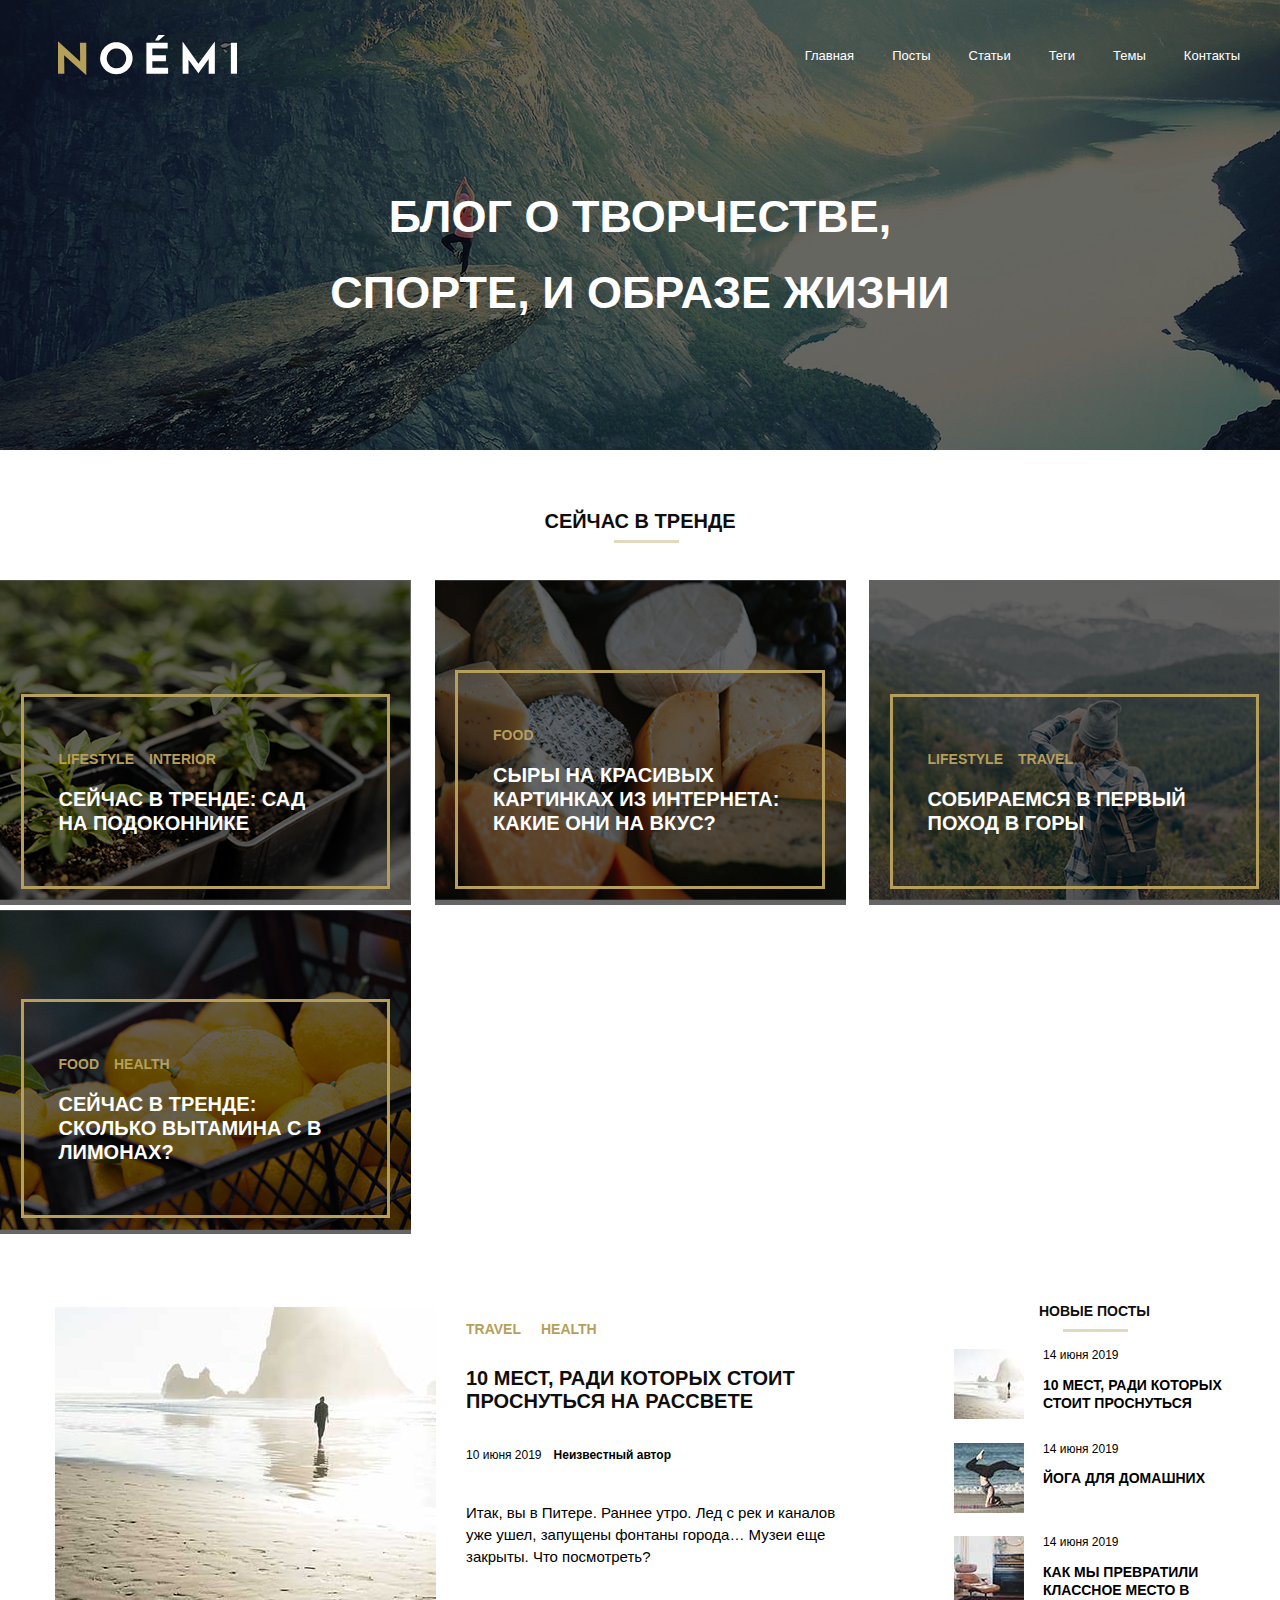
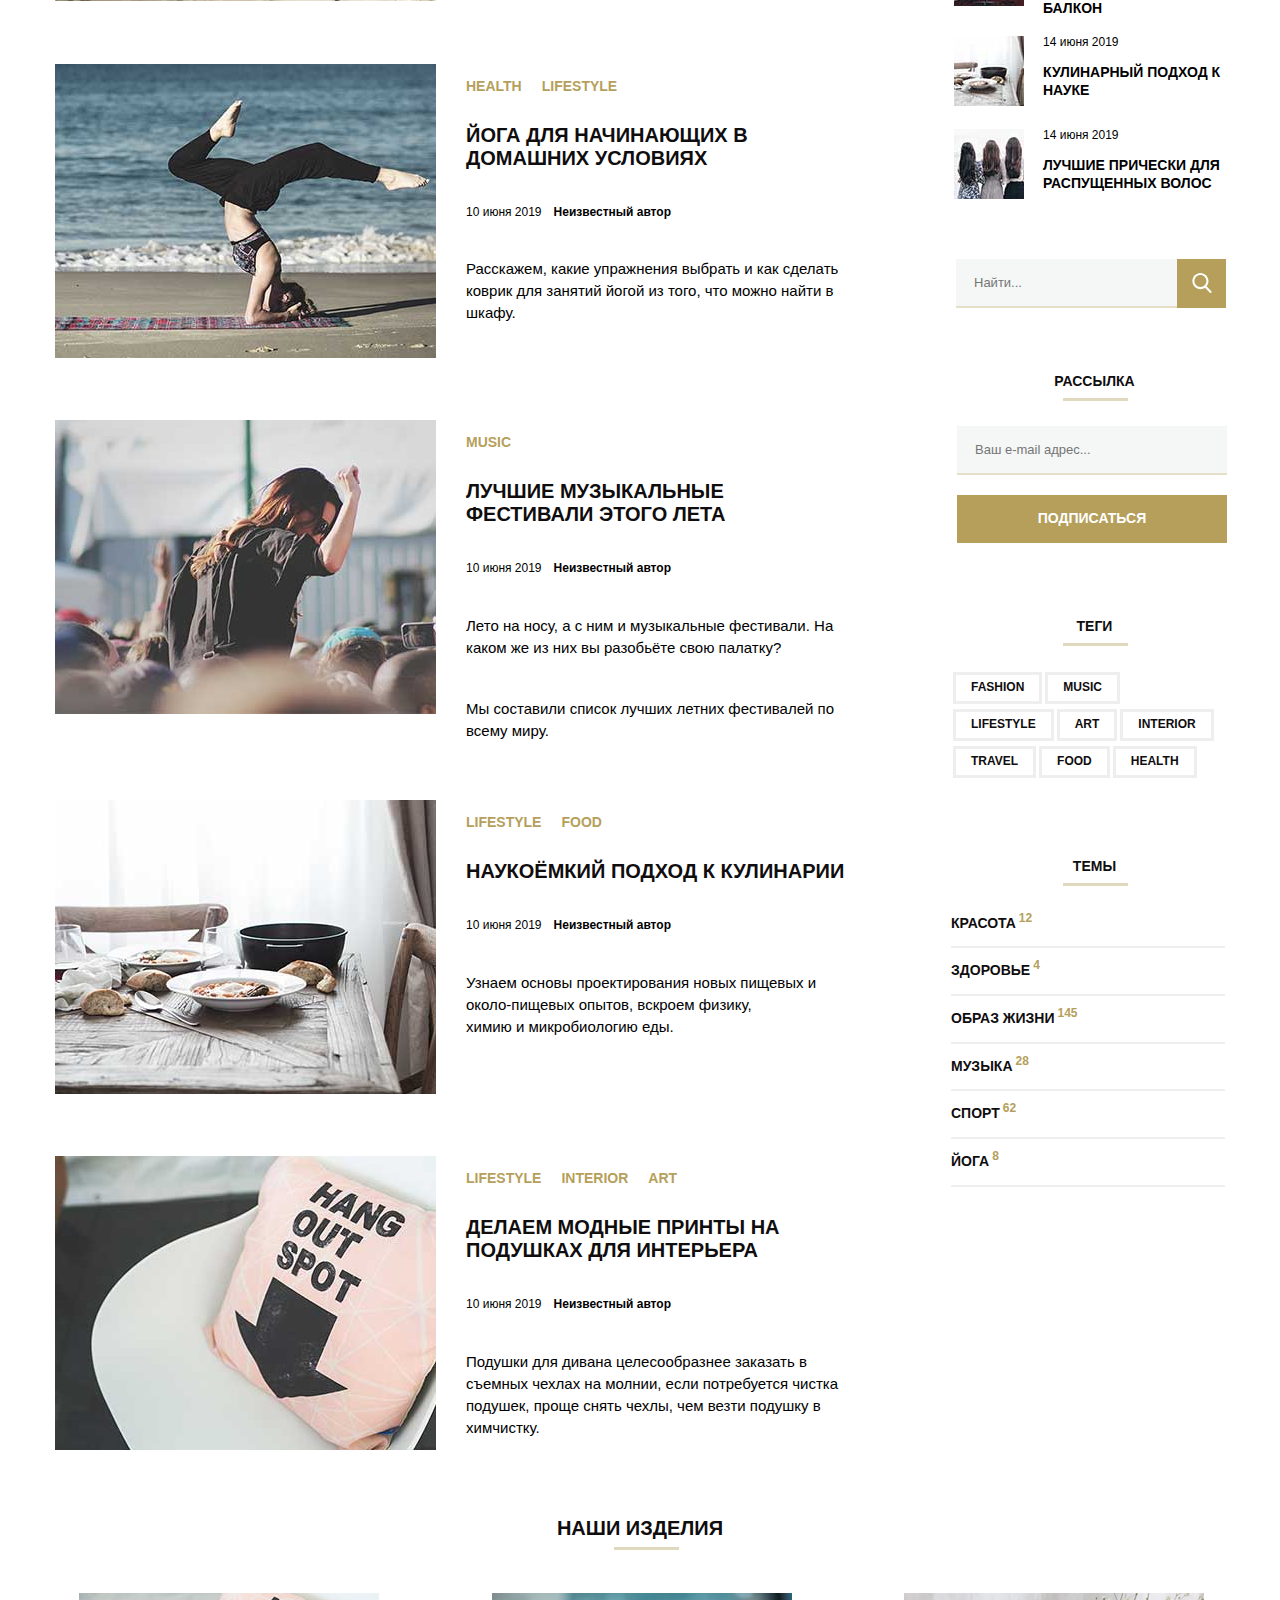
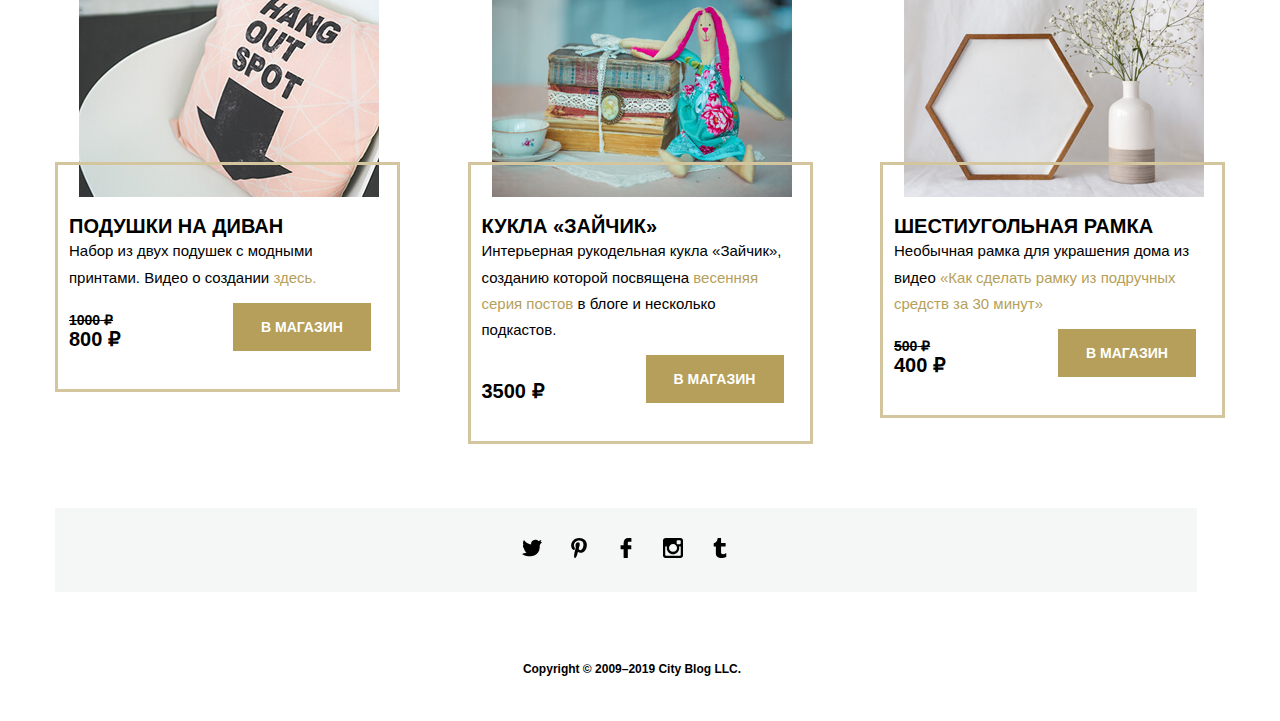
==== index.html @ 11bebdbb ""В магазин" was laid out as reference" ====
<!DOCTYPE html>
<html lang="en">
<head>
    <meta charset="UTF-8">
    <meta http-equiv="X-UA-Compatible" content="IE=edge">
    <meta name="viewport" content="width=device-width, initial-scale=1.0">
    <title>Diplom Project</title>
    <link rel="stylesheet" href="css/style.css">
    <link rel="stylesheet" href="css/media.css">
    <link rel="stylesheet" href="css/normalize.css">
    <meta name="viewport" content="width=device-width, initial-scale=1.0">
</head>

<body>
<header class="header">
    <nav class="nav-wrapper">
        <div class="container-wide">
            <div class="row">
                <div class="logo">
                    <img src="svg/noemi-logo.svg" alt="noemi-logo">
                </div>                            
                <nav class="nav">
                    <ul>
                        <li><a href="#!">Главная</a></li>
                        <li><a href="#!">Посты</a></li>
                        <li><a href="#!">Статьи</a></li>
                        <li><a href="#!">Теги</a></li>
                        <li><a href="#!">Темы</a></li>
                        <li><a href="#!">Контакты</a></li>
                    </ul>
                </nav>
                <button class="nav-button">
                    <span class="nav-button-icon"></span>
                </button>
            </div>
        </div>                   
    </nav>
    <h1 class="title-h1">Блог о творчестве, спорте, и образе жизни</h1>                
</header>

<section class="trends">
    <div class="trends-title">
        <h2 class="title-h2">Сейчас в тренде</h2>        
    </div>
    <div class="trends-articles">
    <article class="trend">
        <div class="trend-picture">
            <img src="img/trend1.jpg" alt="trend1">
        </div>
        <div class="trend-content">
            <div class="trend-content__category">
                <ul>
                    <li><a href="#!">lifestyle</a></li>
                    <li><a href="#!">interior</a></li>
                </ul>
            </div>
            <h3 class="trend-content__title">
                <a href="#!">Сейчас в тренде: сад <br>на подоконнике</a>
            </h3>                
        </div>
    </article>
    <article class="trend">
        <div class="trend-picture">
            <img src="img/trend2.jpg" alt="trend2">
        </div>
        <div class="trend-content">
            <div class="trend-content__category">
                <ul>                  
                    <li><a href="#!">food</a></li> 
                </ul>                
            </div>
            <h3 class="trend-content__title">
                <a href="#!">Сыры на красивых картинках из интернета: какие они на вкус?</a>
            </h3>                
        </div>
    </article>
    <article class="trend">
        <div class="trend-picture">
            <img src="img/trend3.jpg" alt="trend3">
        </div>
        <div class="trend-content">
            <div class="trend-content__category">
                <ul>                   
                    <li><a href="#!">lifestyle</a></li>
                    <li><a href="#!">travel</a></li>
                </ul>  
            </div>
            <h3 class="trend-content__title">
                <a href="#!">Собираемся в первый поход в горы</a>
            </h3>                
        </div>
    </article>
    <article class="trend">
        <div class="trend-picture">
            <img src="img/trend4.jpg" alt="trend4">
        </div>
        <div class="trend-content">
            <div class="trend-content__category">
                <ul>                    
                    <li><a href="#!">food</a></li>
                    <li><a href="#!">health</a></li>  
                </ul>
            </div>
            <h3 class="trend-content__title">
                <a href="#!">Сейчас в тренде: сколько вытамина С в лимонах?</a>
            </h3>                
        </div>
    </article>
    </div>        
</section>

<section class="content">
    <div class="postlist">
        <article class="post">
            <div class="post-picture">
                <img src="img/last-post1.jpg" alt="last-post1">
            </div>
            <div class="post-frame">
                <div class="frame-category">
                    <ul>
                        <li><a href="#!">travel</a></li>
                        <li><a href="#!">health</a></li>
                    </ul>
                </div>
                <h3 class="frame-title"><a href="#!">10 мест, ради которых стоит проснуться на рассвете</a></h3>
                <div class="date-author">
                    <div class="date-author__date">10 июня 2019</div>  
                    <div class="date-author__author">Неизвестный автор</div>
                </div>
                <p class="post-text">
                    Итак, вы в Питере. Раннее утро. Лед с рек и каналов уже ушел, запущены фонтаны города… Музеи еще закрыты. Что посмотреть?
                </p>      
            </div>
        </article>
        <article class="post">
            <div class="post-picture">
                <img src="img/last-post2.jpg" alt="last-post2">
            </div>
            <div class="post-frame">
                <div class="frame-category">
                    <ul>
                        <li><a href="#!">health</a></li> 
                        <li><a href="#!">lifestyle</a></li>
                    </ul>
                </div>
                <h3 class="frame-title"><a href="#!">Йога для начинающих в
                    домашних условиях</a></h3>
                <div class="date-author">
                    <div class="date-author__date">10 июня 2019</div>
                    <div class="date-author__author">Неизвестный автор</div>
                </div>
                <p class="post-text">
                    Расскажем, какие упражнения выбрать и как сделать коврик для занятий йогой из того, что можно найти в шкафу.
                </p>      
            </div>
        </article>
        <article class="post">
            <div class="post-picture">
                <img src="img/last-post3.jpg" alt="last-post3">
            </div>
            <div class="post-frame">
                <div class="frame-category">
                    <ul>
                        <li><a href="#!">music</a></li>
                    </ul>
                </div>                       
                <h3 class="frame-title"><a href="#!">Лучшие музыкальные фестивали этого лета</a></h3>
                <div class="date-author">
                    <div class="date-author__date">10 июня 2019</div>
                    <div class="date-author__author">Неизвестный автор</div>
                </div>
                <p class="post-text">
                    Лето на носу, а с ним и музыкальные фестивали. На каком же из них вы разобьёте свою палатку?
                </p>
                <p class="post-text">
                    Мы составили список лучших летних фестивалей по всему миру.
                </p>
                      
            </div>
        </article>
        <article class="post">
            <div class="post-picture">
                <img src="img/last-post4.jpg" alt="last-post4">
            </div>
            <div class="post-frame">
                <div class="frame-category">
                    <ul>
                        <li><a href="#!">lifestyle</a></li> 
                        <li><a href="#!">food</a></li>
                    </ul>
                </div>
                <h3 class="frame-title"><a href="#!">Наукоёмкий подход к кулинарии</a></h3>
                <div class="date-author">
                    <div class="date-author__date">10 июня 2019</div>
                    <div class="date-author__author">Неизвестный автор</div>
                </div>
                <p class="post-text">
                    Узнаем основы проектирования новых пищевых и около-пищевых опытов, вскроем физику, <br>химию и микробиологию еды.
                </p>      
            </div>
        </article>
        <article class="post">
            <div class="post-picture">
                <img src="img/last-post5.jpg" alt="last-post5">
            </div>
            <div class="post-frame">
                <div class="frame-category">
                    <ul>
                        <li><a href="#!">lifestyle</a></li> 
                        <li><a href="#!">interior</a></li>
                        <li><a href="#!">art</a></li>
                    </ul>
                </div>
                <h3 class="frame-title"><a href="#!">Делаем модные принты на подушках для интерьера</a></h3>
                <div class="date-author">
                    <div class="date-author__date">10 июня 2019</div> 
                    <div class="date-author__author">Неизвестный автор</div>
                </div>
                <p class="post-text">
                    Подушки для дивана целесообразнее заказать в съемных чехлах на молнии, если потребуется чистка подушек, проще снять чехлы, чем везти подушку в химчистку.
                </p>      
            </div>
        </article>
    </div>
    <div class="sidebar">
        <div class="latest-posts">
            <div class="sidebar-title">
                <h4 class="title-h4">Новые посты</h4>
            </div>                
            <section class="post-list">
                <article class="latest-post">
                    <div class="latest-post__picture">
                        <img src="img/2.jpg" alt="2">
                    </div> 
                    <div class="latest-post__text">                    
                        <div class="latest-post__date">14 июня 2019</div>                        
                        <div class="latest-post__title">10 мест, ради которых стоит проснуться</div>
                    </div>
                </article>
                <article class="latest-post">
                    <div class="latest-post__picture">
                        <img src="img/151.jpg" alt="151">
                    </div> 
                    <div class="latest-post__text">                    
                        <div class="latest-post__date">14 июня 2019</div>                        
                        <div class="latest-post__title">йога для домашних</div>
                    </div>
                </article>
                <article class="latest-post">
                    <div class="latest-post__picture">
                        <img src="img/45.jpg" alt="45">
                    </div> 
                    <div class="latest-post__text">                    
                        <div class="latest-post__date">14 июня 2019</div>                        
                        <div class="latest-post__title">как мы превратили классное место в балкон</div>
                    </div>
                </article>
                <article class="latest-post">
                    <div class="latest-post__picture">
                        <img src="img/501.jpg" alt="501">
                    </div> 
                    <div class="latest-post__text">                    
                        <div class="latest-post__date">14 июня 2019</div>                        
                        <div class="latest-post__title">Кулинарный подход к науке</div>
                    </div>
                </article>
                <article class="latest-post">
                    <div class="latest-post__picture">
                        <img src="img/7.jpg" alt="7">
                    </div> 
                    <div class="latest-post__text">                    
                        <div class="latest-post__date">14 июня 2019</div>                        
                        <div class="latest-post__title">лучшие прически для распущенных волос</div>
                    </div>
                </article>
            </section>     
        </div>                                
        <form class="search">
            <label class="search-group">
            <input type="text" placeholder="Найти..." required>
            </label> 
            <button class="search-button" type="submit"></button>
        </form>
        <div class="subscribe"> 
            <div class="sidebar-title">               
                <h4 class="title-h4">Рассылка</h4>
            </div>                
        </div>
        <form class="subscribe-form">
            <label class="subscribe-group">
            <input type="text" placeholder="Ваш e-mail адрес..." required>
            </label> 
            <button class="subscribe-button" type="submit">Подписаться</button>
        </form>
        
        <div class="tags-list">
            <div class="sidebar-title">
                <h4 class="title-h4">Теги</h4>                
            </div>            
            <div class="tags">
                <ul>
                    <li><a href="#!">fashion</a></li>
                    <li><a href="#!">music</a></li>
                    <li><a href="#!">lifestyle</a></li>
                    <li><a href="#!">art</a></li>
                    <li><a href="#!">interior</a></li>
                    <li><a href="#!">travel</a></li>
                    <li><a href="#!">food</a></li>
                    <li><a href="#!">health</a></li> 
                </ul>               
            </div>
        </div>

        <div class="categories-list">            
            <div class="sidebar-title">
                <h4 class="title-h4">Темы</h4>                
            </div> 
            <div class="categories">
                <ul>
                    <li><a href="#!">Красота<sup class="category-quantity-index">12</sup></a></li>
                    <li><a href="#!">Здоровье<sup class="category-quantity-index">4</sup></a></li>
                    <li><a href="#!">Образ жизни<sup class="category-quantity-index">145</sup></a></li>
                    <li><a href="#!">Музыка<sup class="category-quantity-index">28</sup></a></li>
                    <li><a href="#!">Спорт<sup class="category-quantity-index">62</sup></a></li>
                    <li><a href="#!">Йога<sup class="category-quantity-index">8</sup></a></li>
                </ul>
            </div>
        </div>
    </div>
</section>

<section class="shop">
    <div class="shop-title">            
        <h2 class="title-h2">Наши изделия</h2>            
    </div>
    <div class="shop-table">
        <div class="shop-articles">
            <article class="shop-item">            
                <div class="shop-item__picture">
                    <img class="desktop-img" src="img/shop-item-desk1.jpg" alt="shop-item-desk1">
                    <img class="tablet-img" src="img/shop-item-tablet1.jpg" alt="shop-item-tablet1">
                    <img class="mobile-img" src="img/shop-item-mobile1.jpg" alt="shop-item-mobile1">
                </div>
                <div class="shop-item__content">                
                    <div class="shop-item__title">
                        Подушки на диван
                    </div>
                    <p class="shop-item__text">
                        Набор из двух подушек с модными принтами. Видео о создании <a href="#!">здесь.</a> 
                    </p>
                    <div class="shop-item__prices">
                        <div class="shop-item__price">
                            <div class="price-old">1000</div>
                            <div class="price-new">800</div>
                        </div>
                        <div class="shop-item__link">
                            <a href="#!">В магазин</a>
                        </div>
                    </div> 
                </div>          
            </article>
            <article class="shop-item">            
                <div class="shop-item__picture">
                    <img class="desktop-img" src="img/shop-item-desk2.jpg" alt="shop-item-desk2">
                    <img class="tablet-img" src="img/shop-item-tablet2.jpg" alt="shop-item-tablet2">
                    <img class="mobile-img" src="img/shop-item-mobile2.jpg" alt="shop-item-mobile2">
                </div>
                <div class="shop-item__content">
                    <div class="shop-item__title">
                        Кукла «Зайчик»
                    </div>
                    <p class="shop-item__text">
                        Интерьерная рукодельная кукла «Зайчик», созданию которой посвящена <a href="#!">весенняя серия постов</a> в блоге и несколько подкастов. 
                    </p>
                    <div class="shop-item__prices">
                        <div class="shop-item__price">                        
                            <div class="price-new">3500</div>
                        </div>
                        <div class="shop-item__link">
                            <a href="#!">В магазин</a>
                        </div>
                    </div> 
                </div>          
            </article>
            <article class="shop-item">            
                <div class="shop-item__picture">
                    <img class="desktop-img" src="img/shop-item-desk3.jpg" alt="shop-item-desk3">
                    <img class="tablet-img" src="img/shop-item-tablet3.jpg" alt="shop-item-tablet3">
                    <img class="mobile-img" src="img/shop-item-mobile3.jpg" alt="shop-item-mobile3">
                </div>
                <div class="shop-item__content">
                    <div class="shop-item__title">
                        Шестиугольная рамка
                    </div>
                    <p class="shop-item__text">
                        Необычная рамка для украшения дома из видео <a class="shop-item-text-link" href="#!">«Как сделать рамку из подручных средств за 30 минут»</a> 
                    </p>
                    <div class="shop-item__prices">
                        <div class="shop-item__price">
                            <div class="price-old">500</div>
                            <div class="price-new">400</div>
                        </div>
                        <div class="shop-item__link">
                            <a href="#!">В магазин</a>
                        </div>
                    </div> 
                </div>          
            </article>
        </div>
    </div>        
</section>

<section class="main-footer">
    <div class="footer">
        <div class="footer-item">
            <a href="#!"> <img class="social-logo" src="svg/004-twitter.svg" alt="twitter-logo"> </a>
        </div>
        <div class="footer-item">
            <a href="#!"> <img class="social-logo" src="svg/001-pinterest.svg" alt="pinterest-logo"> </a>
        </div>
        <div class="footer-item">
            <a href="#!"> <img class="social-logo" src="svg/002-facebook-logo.svg" alt="facebook-logo"> </a>
        </div>            
        <div class="footer-item">
            <a href="#!"> <img class="social-logo" src="svg/005-instagram.svg" alt="instagram-logo"> </a>
        </div>
        <div class="footer-item">
            <a href="#!"> <img class="social-logo" src="svg/003-tumblr.svg" alt="tumblr-logo"> </a>
        </div>                       
    </div>
    <div class="copyrights">Copyright © 2009–2019 City Blog LLC.</div>  
</section>
 <!-- <div class="popup-black">
        <div class="popup">
            <a class="popup-close" href="#!"></a>
            <div class="popup-container">
                <div class="feedback">
                    <header class="feedback-header">
                        <h4 class="feedback-title">ваш фидбек</h4>                
                    </header>
                    <div class="feedback-content">
                        <form class="feedback-form">
                            <div class="feedback-form__item">
                                <label class="feedback-form__select"> 
                                    <div class="feedback-form item-title">Как часто вы заходите на сайт?</div>
                                    <select class="select">
                                        <option value="Почти каждый день" selected>Почти каждый день</option>
                                        <option value="Раз в несколько дней">Раз в несколько дней</option>
                                        <option value="Раз в несколько недель">Раз в несколько недель</option>
                                        <option value="Несколько раз в год">Несколько раз в год</option>
                                    </select>
                                </label>
                            </div>
                            <div class="feedback-form__item">
                                <div class="feedback-form item-title">Вы подписаны на e-mail рассылку?</div>
                                <div class="radio-group__items">                    
                                <label class="radio-group">
                                    <input type="radio" class="radio" name="radio-group">
                                    <span class="radio-group__text">Да</span>
                                </label>                      
                                <label class="radio-group">
                                    <input type="radio" class="radio" name="radio-group">
                                    <span class="radio-group__text">Нет</span>
                                </label>
                                </div>
                            </div>
                            <div class="feedback-form__item">
                                <label class="field-group">
                                    <div class="feedback-form item-title">Расскажите, какой контент вы хотели бы видеть
                                    на нашем сайте?</div>
                                <input type="text" placeholder="Может, больше рецептов?">
                                </label>
                            </div>
                            <div class="feedback-form__item">
                                <button class="send-button" type="submit">Отправить</button>
                            </div>
                        </form>
                    </div>  
                </div>
                <button class="popup-close" type="button"></button>
            </div>
        </div>
    </div> -->
</body>
</html>
---- css/style.css ----
/* No CSS *//*# sourceMappingURL=style.css.map */
@font-face {
    font-family: 'Open Sans';
    src: url('fonts/OpenSans-Regular.ttf') format('ttf'),
         url('fonts/OpenSans-Regular.woff') format('woff'),
         url('fonts/OpenSans-Regular.woff2') format('woff2');         
    font-weight: 400;
    font-style: normal;
}

@font-face {
    font-family: 'Open Sans';
    src: url('fonts/OpenSans-Bold.ttf') format('ttf'),
         url('fonts/OpenSans-Bold.woff') format('woff'),
         url('fonts/OpenSans-Bold.woff2') format('woff2');         
    font-weight: 700;
    font-style: normal;
}

/* Base */

* {
  box-sizing: border-box;
}


body{
  font-family: 'Open Sans', sans-serif;
  font-weight: 700; 
  background-color: #ffffff; 
}

.row {
  display: flex;
  align-items: center;
  justify-content: space-between;    
}

.title-h2 {  
  font-size: 20px;
  color: #0f0d0e;
  text-align: center;
  text-transform: uppercase;
  line-height: 1.67;
  padding-bottom: 9px;  
  position: relative;
  margin: 0 auto; 
}

.title-h2::after {
  content: "";
  display: block;  
  width: 65px;
  height: 3px;
  background-color: #e1d9bd;
  position: absolute;
  left: 48%;
  bottom: 10%;   
}

.title-h4 {
  font-size: 14px;
  color: #0f0d0e;
  line-height: 57%;
  margin: 0 auto;
  position: relative; 
  text-transform: uppercase;
}

.title-h4::after {
  content: "";
  display: block;  
  width: 65px;
  height: 3px;
  background-color: #e1d9bd;
  position: absolute;
  right: 40%;
  bottom: -207%; 
}



/* Header */

.container-wide {
  max-width: 1200px;
  margin: 0 auto;
  padding: 30px 0 30px 0;  
}

.header {
    width: 100vw;    
    height: 450px;
    margin-bottom: 55px;     
    background-image: url("../img/banner-bg.jpg");
    background-repeat: no-repeat;
    background-position: center center;
    background-size: cover;    
    position: relative;
    z-index: 0;
  }

.nav-wrapper {
  margin-bottom: 69px;
}

.header:after {
  position: absolute;
  content: '';
  top: 0;
  left: 0;
  bottom: 0;
  right: 0;
  background-color: #000000;
  opacity: 0.60;
  z-index: -1;
}

.logo {
  width: 179px;
  height: 41px;
  margin-left: 18px;
}

.nav ul {
  list-style-type: none;    
  display: flex;
  column-gap: 38px;
}

.nav a {   
  font-weight: normal;
  font-size: 13px;
  color: #ffffff;
  text-decoration: none;
  border-bottom: 1px solid transparent;
  transition: 0.3s;
}
.nav a:hover {
  border-bottom: 1px solid #ffffff;
  opacity: 0.60;
}

.nav-button {
  position: relative;
  display: none;
  height: 25px;
  border: none;
  padding: 0;
  cursor: pointer;
  background: none;
  z-index: 9;
}

.nav-button:focus,
.nav-button:active {
  outline: none;
}

.nav-button-icon {
  display: block;
  position: relative;
  border: none;
  background-color: #ffffff;
  width: 23px;
  height: 4px;    
}

.nav-button-icon::before {
  position: absolute;
  left: 0;
  top: -10px;
  content: "";
  display: block;
  width: 23px;
  height: 4px;
  background-color: #ffffff;
}

.nav-button-icon::after {
  position: absolute;
  left: 0;
  bottom: -10px;
  content: "";
  display: block;
  width: 23px;
  height: 4px;
  background-color: #ffffff;
}

.nav-button-close .nav-button-icon {
  background-color: transparent;
}

.nav-button-close .nav-button-icon::before {
  transform: rotate(45deg);
  top: 0;
}

.nav-button-close .nav-button-icon::after {
  transform: rotate(-45deg);
  top: 0;
}

.title-h1 {
  width: 686px;
  margin: 0 auto;
  padding-bottom: 145px;
  font-size: 45px;
  color: #ffffff;
  text-align: center;
  text-transform: uppercase;
  line-height: 1.67; 
}

/* Trends */


.trends__title {  
  text-align: center;
}

.trends-articles {
  width: 100vw;   
  margin-top: 28px; 
  display: flex;
  align-items: flex-start;  
  flex-wrap: wrap;
  justify-content: space-between;
  column-gap: 5px;        
}

.trend {
  position: relative;
  margin-top: 5px;
}

/*.trend:nth-child(n+5){
  margin-top: 5px;   
} */


.trend-picture {
  position: relative;
}

.trend-picture::before {
  position: absolute;
  content: '';
  top: 0;
  left: 0;
  bottom: 0;
  right: 0;
  background-color: #000000;
  opacity: 0.60;
  z-index: 1;
}

.trend-content {  
  box-sizing: content-box;
  left: 5%;
  right: 5%;
  bottom: 5%;
  padding: 37px 30px 32px 35px;
  border: 3px solid #b59f5b;  
  position: absolute;  
  z-index: 2; 
}

.trend-content__title a {
  padding-top: 4px;  
  line-height: 24px;
  font-size: 20px;
  text-decoration: none; 
  text-transform: uppercase;
  color:#ffffff;  
}

.trend-content__title a:hover {
  color: #b59f5b;
}

.trend-content__category a{
  font-size: 14px;  
  color: #b59f5b;  
  text-decoration: none;
  text-transform: uppercase;
  border-bottom: 1px solid transparent;
  transition: 0.3s;
}

.trend-content__category a:hover {
  border-bottom: 1px solid #b59f5b;  
  z-index: 2;
}

.trend-content__category ul {
  list-style-type: none;
  display: flex;  
  column-gap: 15px;
  padding: 0;
}


/* CONTENT */

.content {
  max-width: 1200px;
  margin: 0 auto;
  padding: 73px 15px 0 15px;
  display: flex;  
  flex-wrap: wrap;
  justify-content: space-between;
}

.postlist {
  max-width: 790px;    
}

.post {
  display: flex;
  justify-content: flex-start;
  padding-bottom: 58px;
}

.post:last-child {
  padding-bottom: 57px;
}

.post-text {
  margin: 0 auto;
}

.post-frame {
  margin-left: 30px;
}

.frame-category {
  max-width: 300px;
  margin-bottom: 16px;
  display: flex;
  flex-wrap: wrap;  
  box-sizing: content-box;
  font-size: 14px;
  column-gap: 20px;           
  text-transform: uppercase;
}

.frame-category ul {
  list-style-type: none;
  display: flex;
  column-gap: 20px;
  padding: 0;
}

.frame-category a {
  margin: -6px 0 0 0;
  text-decoration: none;
  color: #b59f5b;
  border-bottom: 1px solid transparent;
  transition: 0.3s;
}

.frame-category a:hover {
  border-bottom: 1px solid #b59f5b;  
  z-index: 2;
}

.frame-title {
  margin: 0 auto;  
  font-size: 20px;  
  text-transform: uppercase;
}

.frame-title a {
  text-decoration: none;
  color: #0f0d0e;
}

.frame-title a:hover {
  color: #b59f5b;
}

.date-author {
  padding-top: 36px;     
  display: flex;
  flex-wrap: wrap; 
  font-size: 12px;
  font-weight: 400; 
}

.date-author__date {      
  font-size: 12px;
  font-weight: 400;    
}

.date-author__author {
  margin-left: 12px;  
  font-size: 12px;
  font-weight: 700; 
}

.post-text {
  padding-top: 39px;  
  font-size: 15px;
  font-weight: 400;
  line-height: 22px;  
}
/* Sidebar */

.sidebar {  
  max-width: 299px;
  padding-left: 15px;
  box-sizing: content-box;
}

.sidebar-title {
  margin-right: -38px;   
  text-align: center;
}

.latest-post {
  margin-bottom: 19px;
  display: flex;
  justify-content: flex-start;  
}

.latest-post__text {
  padding-left: 19px;  
}

.post-list {
  box-sizing: border-box;
  padding: 34px 0 0 28px;
}

.latest-post__date {
  margin-bottom: 11px;
  font-size: 12px;
  font-weight: 400;
}

.latest-post__title {
  font-size: 14px;
  padding-top: 2px;
  line-height: 18px;
  text-transform: uppercase;
}

.search {
  width: 270px;
  margin-top: 55px;
  margin-left: 30px;
  box-sizing: border-box;
  font-size: 13px;
  position: relative;  
} 

input, button {
  border: none;
  outline: none;  
}

input {
  width: 270px;
  height: 49px;
  box-sizing: border-box;
  background: #f4f7f6;
  padding-left: 18px;
  border-bottom: 2px solid #e6dfc8;  
}

.search-button {
  height: 49px;
  width: 49px;
  position: absolute;
  top: 0;
  right: 0;
  background: #b59f5b;
  background-image: url("/svg/search.svg");
  background-size: 40%;
  background-position: center;
  background-repeat: no-repeat;  
  cursor: pointer;
}

button:hover {
  background-color: #323232;
}

.search:hover {
  outline-color: #b59f5b;
  outline-style: solid;
}

.subscribe {
  
  padding-top: 69px;
  font-size: 13px;
}

.subscribe-form {
  width: 270px;
  margin: 41px 0 79px 31px;  
  box-sizing: border-box;
  font-size: 13px;  
}

.subscribe-button {
  width: 270px;
  height: 48px;
  margin-top: 20px;
  font-size: 14px;
  font-weight: 700;
  text-transform: uppercase;
  color: #ffffff;
  background-color: #b59f5b;  
}

.tags-list {
  margin-bottom: 79px;  
}

.tags {
  padding: 27px 0 0 27px;
  

}
.tags ul {
  list-style-type: none;
  display: flex; 
  flex-wrap: wrap;   
  padding: 0;
}

.tags li {
  display: flex;  
}

.tags a {  
  padding: 6px 15px;  
  margin: 0 3px 5px 0;
  font-size: 12px;
  text-transform: uppercase; 
  text-decoration: none;
  color: #0f0d0e;  
  border: 3px solid #eeeeee;  
}

.tags a:hover {
  border: 3px solid #b59f5b;   
}

.categories {
  padding-top: 15px;
}

.categories ul {
  padding-left: 25px;
  display: flex;
  flex-direction: column;
  list-style-type: none;
}

.categories li {
  border-bottom: 2px solid #eeeeee;
}

.categories a {
  font-size: 14px;
  font-weight: 700;
  line-height: 3.26;
  text-transform: uppercase; 
  text-decoration: none;
  color: #0f0d0e;  
}

.categories a:hover {
  color: #b59f5b;
  
}

.category-quantity-index {
  padding-left: 3px;
  font-size: 12px;
  font-weight: 700;
  color: #b59f5b;  
}

/* SHOP */

.shop {
  margin-bottom: 64px;
}

.shop-articles {
  max-width: 1200px;
  margin: 0 auto;
  padding: 0 15px;
  display: flex;  
  flex-wrap: wrap;
  justify-content: space-between;
}

.shop-item__picture {
  position: relative;  
  right: -7%;
  top: 8%;    
}

.shop-item__content {
  max-width: 345px;
  padding: 50px 26px 38px 11px;
  /* box-sizing: border-box; */
  /* position: relative; */
  border: 3px solid #d3c59d;
  position: relative;
  z-index: 1;
}

.shop-item__title {
  font-size: 20px;
  text-transform: uppercase;
}

.shop-item__text {
  margin: 0 auto; 
  font-size: 15px;
  font-weight: 400;
  line-height: 1.74;
  padding-bottom: 12px;   
}

.shop-item__text:hover {
  opacity: 0.60;
}

.shop-item__text a {
  color: #b59f5b;
  text-decoration: none;
  border-bottom: 1px solid transparent;
  transition: 0.3s;  
}

.shop-item__text a:hover {  
  text-decoration: underline;
  color: #b59f5b;
  border-bottom: 1px solid transparent;
  transition: 0.3s;  
}

.shop-item__prices {
  display: flex;
  justify-content: space-between;
  align-items: flex-end;
}

.price-old {
  font-size: 14px;
  text-decoration: line-through;
}

.price-old:after {
	content: ' \20BD';
}

.price-new {
  font-size: 20px;
}

.price-new:after {
	content: ' \20BD';
}

.shop-item__link a {
  width: 138px;
  height: 48px; 
  display: flex;
  align-items: center;
  justify-content: center;
  font-size: 14px;
  font-weight: 700;
  text-decoration: none;
  text-transform: uppercase;
  color: #ffffff;
  background-color: #b59f5b; 
}



/* Footer */

.main-footer {
  max-width: 1170px;   
  margin: 0 auto;
  padding-right: 28px;
}

.footer {         
  
  height: 84px;
  margin: 32px 0 62px 0;
  display: flex;
  align-items: center;
  justify-content: center;
  column-gap: 27px;
  background-color: #f4f7f6;   
}

.social-logo {
  width: 20px;
  height: 20px;
  
}

.copyrights {
  padding: 9px 0 0 12px;
  margin-bottom: 44px;
  font-size: 12px;
  text-align: center;   
}

/* Popup */

.popup-black:before {
  content: '';
  width: 100%;
  height: 100%;  
  position: fixed;
  left: 0;
  top: 0;
  background: #000;
  opacity: 0.6;
  z-index: 2;
}

.popup {
  font-family: 'Open Sans', sans-serif;
  font-weight: 400;
  position: fixed;
  top: 5%;
  left: 5%;    
  z-index: 3;
  opacity: 1;
}

.popup-container {
    width:388px;
    height:586px;
    margin:0px auto;
    padding:10px;  
    background-color: #ffffff;  
    color: #0f0d0e;    
}

.feedback-title {
  margin-top: 2.15em;
  font-size: 20px;
  font-weight: 700;
  text-align: center;
  text-transform: uppercase; 
}

.feedback-header:after {
  content: "";
  display: block;
  width: 67px;
  margin: 0 auto;  
  border-bottom: 3px solid #e1d9bd;  
}

.feedback-content {    
  padding: 0 29px 0 23px;
  font-size: 13px;  
}

.feedback-form__item {
  margin-bottom: 15px;
}

.item-title {
  margin: 25px 0 15px 0;  
}

.item-title:nth-of-type(n+3) {
  margin-top: 145px;
}

.select {
  display: inline-block;
  box-sizing: border-box;
  width: 100%;
  height: 47px;
  padding-left: 10px;
  padding-right: 25px;  
  border: none;
  -webkit-appearance: none;
  -moz-appearance: none;
  background-color: #f4f7f6;   
  background-image: url("/svg/form-arrows.svg");
  background-repeat: no-repeat;
  background-position: right 5px center;
  background-size: 12px;
}

.radio-group__text::before {
  content: "";
  width: 20px;
  height: 20px;
  margin: 0 8px 18px 0;  
  display: inline-block;
  vertical-align: middle;
  background-image: url("/svg/form-empty-circle.svg");
  background-repeat: no-repeat;
  background-position: center center;
  background-size: 20px;
}

.radio-group {
  display: inline-block;
  font-size: 13px;
  font-weight: 400;
}

.radio-group:nth-of-type(n+2) {
  margin-left: 15px;
}

.radio:checked ~ .radio-group__text::before {
  background-image: url("/svg/form-circle.svg");
}

.form-group {
  margin-top: 15px;
}

.radio {
  position: absolute;
  position: fixed;
  transform: scale(0);

}

.field-group {  
  display: flex;
  flex-wrap: wrap;
}



.send-button {
  width: 100%;
  height: 48px;  
  font-size: 14px;
  font-weight: 700;
  text-transform: uppercase;
  color: #ffffff;
  background-color: #b59f5b;
}

.popup-close {
  width: 1em;
  height: 1.12em;
  font-size: 16px;
  position: absolute;
  top: -1.5em;
  right: 0;
  background-image: url("/svg/form-x.svg");
  background-repeat: no-repeat;
  background-position: center center;
  background-size: 20px;
  background-color: transparent;  
}

.popup-close:hover {
  background-color: transparent;
}

/*@media (min-width: 1024px) and (max-width: 1600px) {

  .trends {
    width: 100%;
  }
} */
---- css/media.css ----
@media (min-width: 1200px) {
    .tablet-img {
        display: none;
    }

    .mobile-img {
        display: none;
    }

}


@media (min-width: 768px) and (max-width: 1200px) {



    /* HEADER */

    .container-wide {
        width: 90%;
    }

    .header {
        width: 100vw;    
        height: 392px;
        margin-bottom: 50px;     
        background-image: url("../img/banner-bg-tablet.jpg");
      }

    .logo {
        width: 179px;
        height: 41px;
        margin-left: 0;
    }

    .nav {
        display: none;
    }

    .nav-button {
        display: block;
    }

    .title-h1 {
        width: 610px;
        font-size: 40px;        
        line-height: 1.22;
    }


    /* TRENDS */ 

    .trend {
        width: 49%;
    }

    .title-h2 {
        font-size: 18px;
        line-height: 1.55;           
    }

    .title-h2::after { 
        left: 46%;
    }

    .trend-picture img {        
        width: 100%;         
    }

     /* CONTENT */

    .content {
        width: 90%;        
        padding: 50px 32px 0 35px;
    }

    .post {
        flex-direction: column;
        padding-bottom: 41px;
    }

    .post-picture {
        margin-bottom: 15px;
    }

    .post-picture img {        
        width: 100%;         
    }

    .post-frame {
        margin-left: 0;        
        padding-bottom: 22px;
        border-bottom: 2px solid #eeeeee;
    }

    .frame-category {
        margin-bottom: 15px;
    }

    .date-author {
        padding-top: 38px;
    }

    .post-text {
        padding-top: 37px;  
      }

    

    /* SHOP */

    .desktop-img {
        display: none;
    }

    .mobile-img {
        display: none;
    }

    .shop-item {
        width: 49%;
    }

    .shop-articles {
        padding: 0px 15px;
    }    

    .shop-item__picture {        
        right: -3%;        
    }    

    .shop-item__title {
        font-size: 17px;
    }

    /* FOOTER */

    .footer {
        width: 100vw;
        margin: 32px 0 43px 0;
    }

    .footer-item {
        width: 20px;
        height: 20px;
    }

    .copyrights {
        margin-bottom: 37px;
    }

    /* POPUP */

    .popup-container {
        width: 25vw; 
    }

    .popup {
        z-index: 999;  
    }
}


@media (max-width: 768px) {

    /* HEADER */

    .container-wide {
        width: 90%;             
    }
    
    .row {
        justify-content: flex-end;
    }    

    .header {
        width: 100vw;    
        height: 638px;
        margin-bottom: 50px;     
        background-image: url("../img/banner-mobile.jpg");
        position: relative;
    }

    .logo {
        width: 269px;
        height: 61px;
        position: absolute;
        top: 38%;
        right: 14%;
    }

    .nav {
        display: none;
    }

    .nav-button {
        display: block;
    }

    .title-h1 {
        width: 280px;
        font-size: 26px;
        line-height: 1.384;
        position: absolute;
        top: 51%;
        right: 11%;
    }


    /* TRENDS */ 

    .trend {
        width: 100%;
        margin-top: 1px;
    }

    .title-h2 {
        font-size: 16px;                        
    }

    .title-h2::after { 
        left: 42%;
    }

    .trend-picture img {        
        width: 100%;         
    }

    .trend-content__title {
        font-size: 16px;        
    }


    /* CONTENT */

    .content {
        width: 90%;        
        padding: 0;
    }

    .postlist {
        margin-bottom: 18px;
    }

    .post {
        flex-direction: column;
        padding-bottom: 24px;
    }

    .post-picture {
        margin-bottom: 16px;
    }

    .post-picture img {        
        width: 100%;         
    }

    .post-frame {
        margin-left: 0;        
        padding-bottom: 20px;
        border-bottom: 2px solid #eeeeee;
    }

    .frame-category {
        margin-bottom: 16px;
    }

    .frame-title {
        font-size: 16px;
    }

    .date-author {
        padding-top: 24px;
    }

    .date-author__author {
        display: none;
    }

    .post-text {
        font-size: 14px;
        padding-top: 20px;  
      }

    .sidebar {
        width: 90vw;
        padding-left: 0;
    }

    .sidebar-title {
        margin: 0 auto;
    }

    .latest-posts {
        width: 90vw;
    }

    .title-h3 {
        font-size: 16px;
        line-height: 1.82;
        margin: 0 auto; 
                  
    }

    .title-h3::after {
        right: 45%;
        bottom: 0%; 
      }

    .post-list {
        padding: 25px 0 0 0;
    }

    .search {
        width: 90vw;
        margin-left: 0;        
    }

    .search-group {
        width: 90vw;
    }


    .subscribe {
        width: 90vw;
        padding-top: 44px;
    }

    .subscribe-form {
        width: 90vw;
        margin: 20px 0 10px 0;
    }

    .subscribe-button {
        width: 90vw;
    }

    .tags-list {
        width: 90vw;
        margin-bottom: 42px;
    }

    .tags {
        padding: 20px 0 0 0;
        display: flex;
        flex-wrap: wrap;
        justify-content: space-between;
    }

    .tags-item {
        padding: 6px 13px;
    }

    .categories-list {
        width: 90vw;        
    }

    .categories {
        padding: 25px 0 0 0;
    }

    /* SHOP */

    .desktop-img {
        display: none;
    }

    .tablet-img {
        display: none;
    }

    .shop {
        margin-bottom: 42px;
    }

    .shop-item {
        width: 100%;
        margin-left: 15px;
        margin-right: 15px;
    }

    .shop-item__title {
        font-size: 17px;
    }

    /* FOOTER */

    .main-footer {
        padding: 0;
    }
    .footer {
        width: 100vw;
        margin: 32px 0 43px 0;
    }

    .footer-item {
        width: 20px;
        height: 20px;
    }

    .copyrights {
        margin-bottom: 37px;
    }

    /* POPUP */

    .popup-container {
        width: 90vw; 
    }

    .popup {
        z-index: 999;  
    }

}
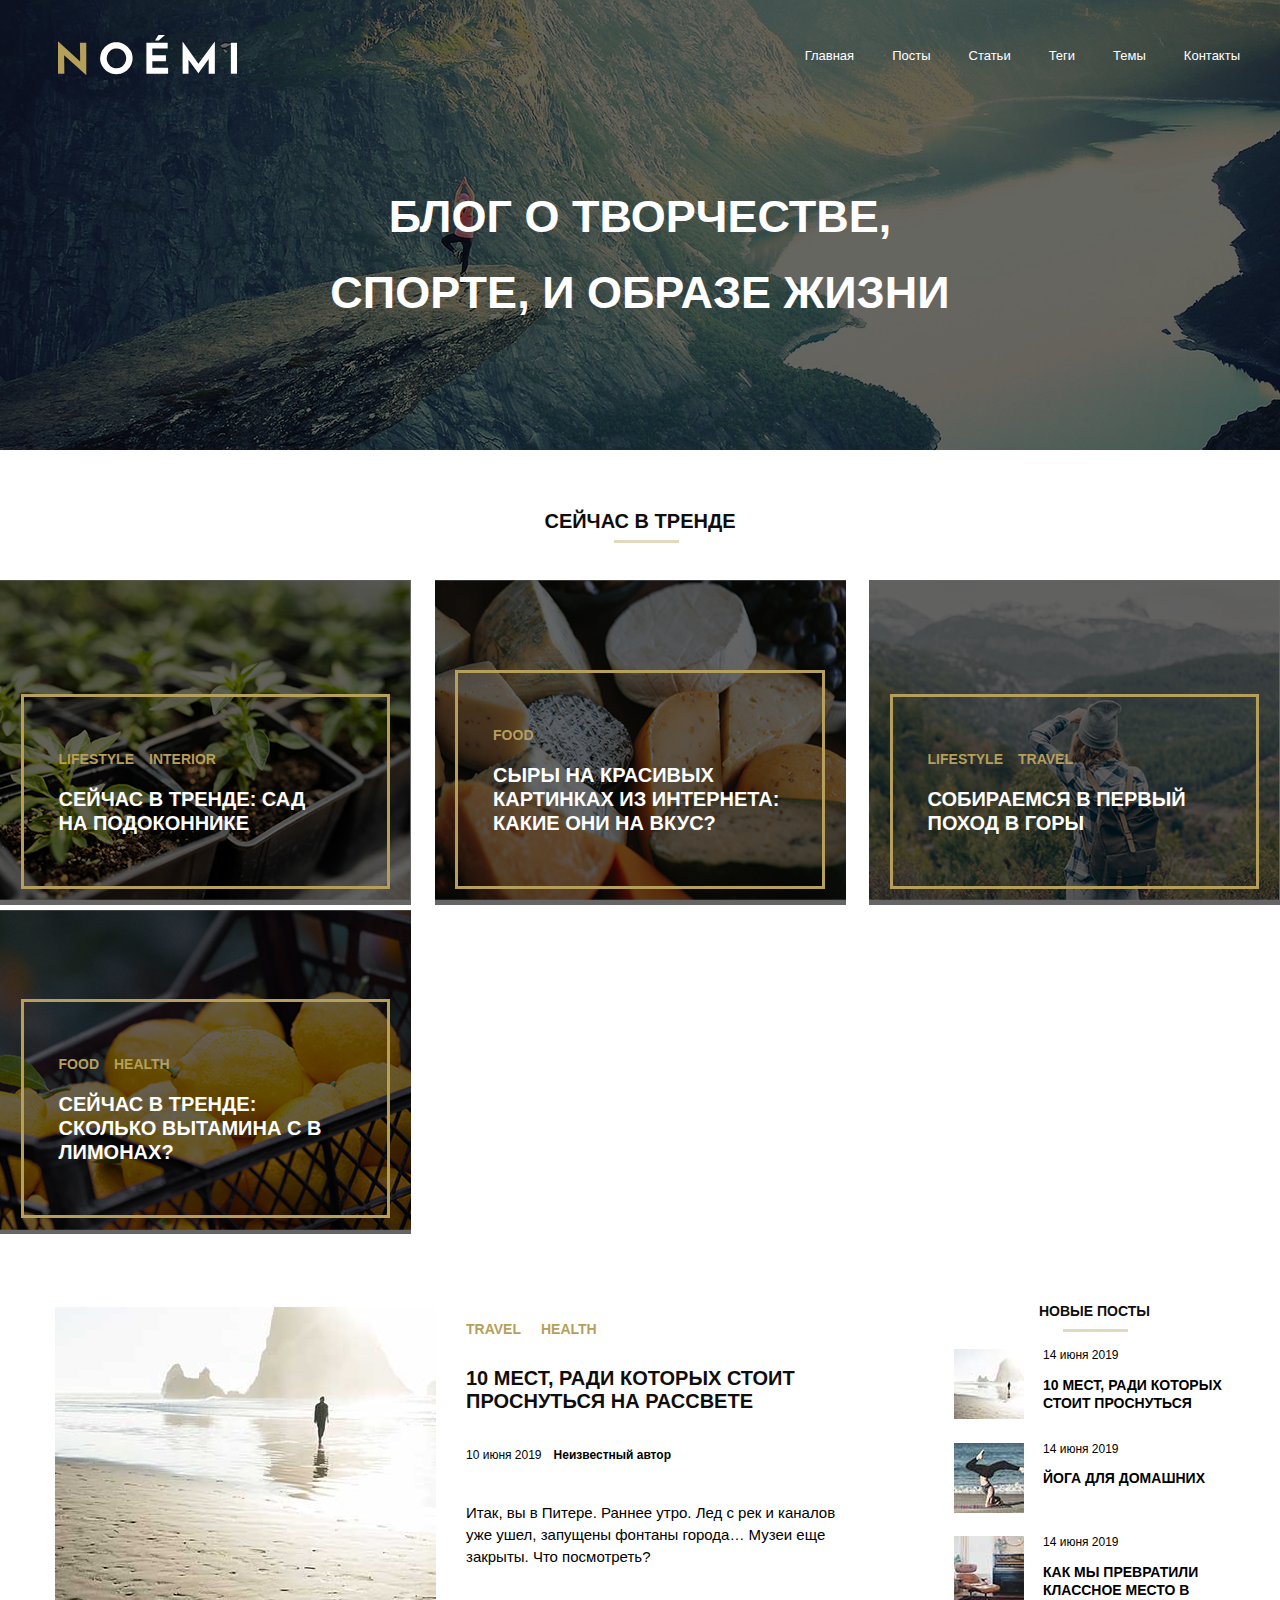
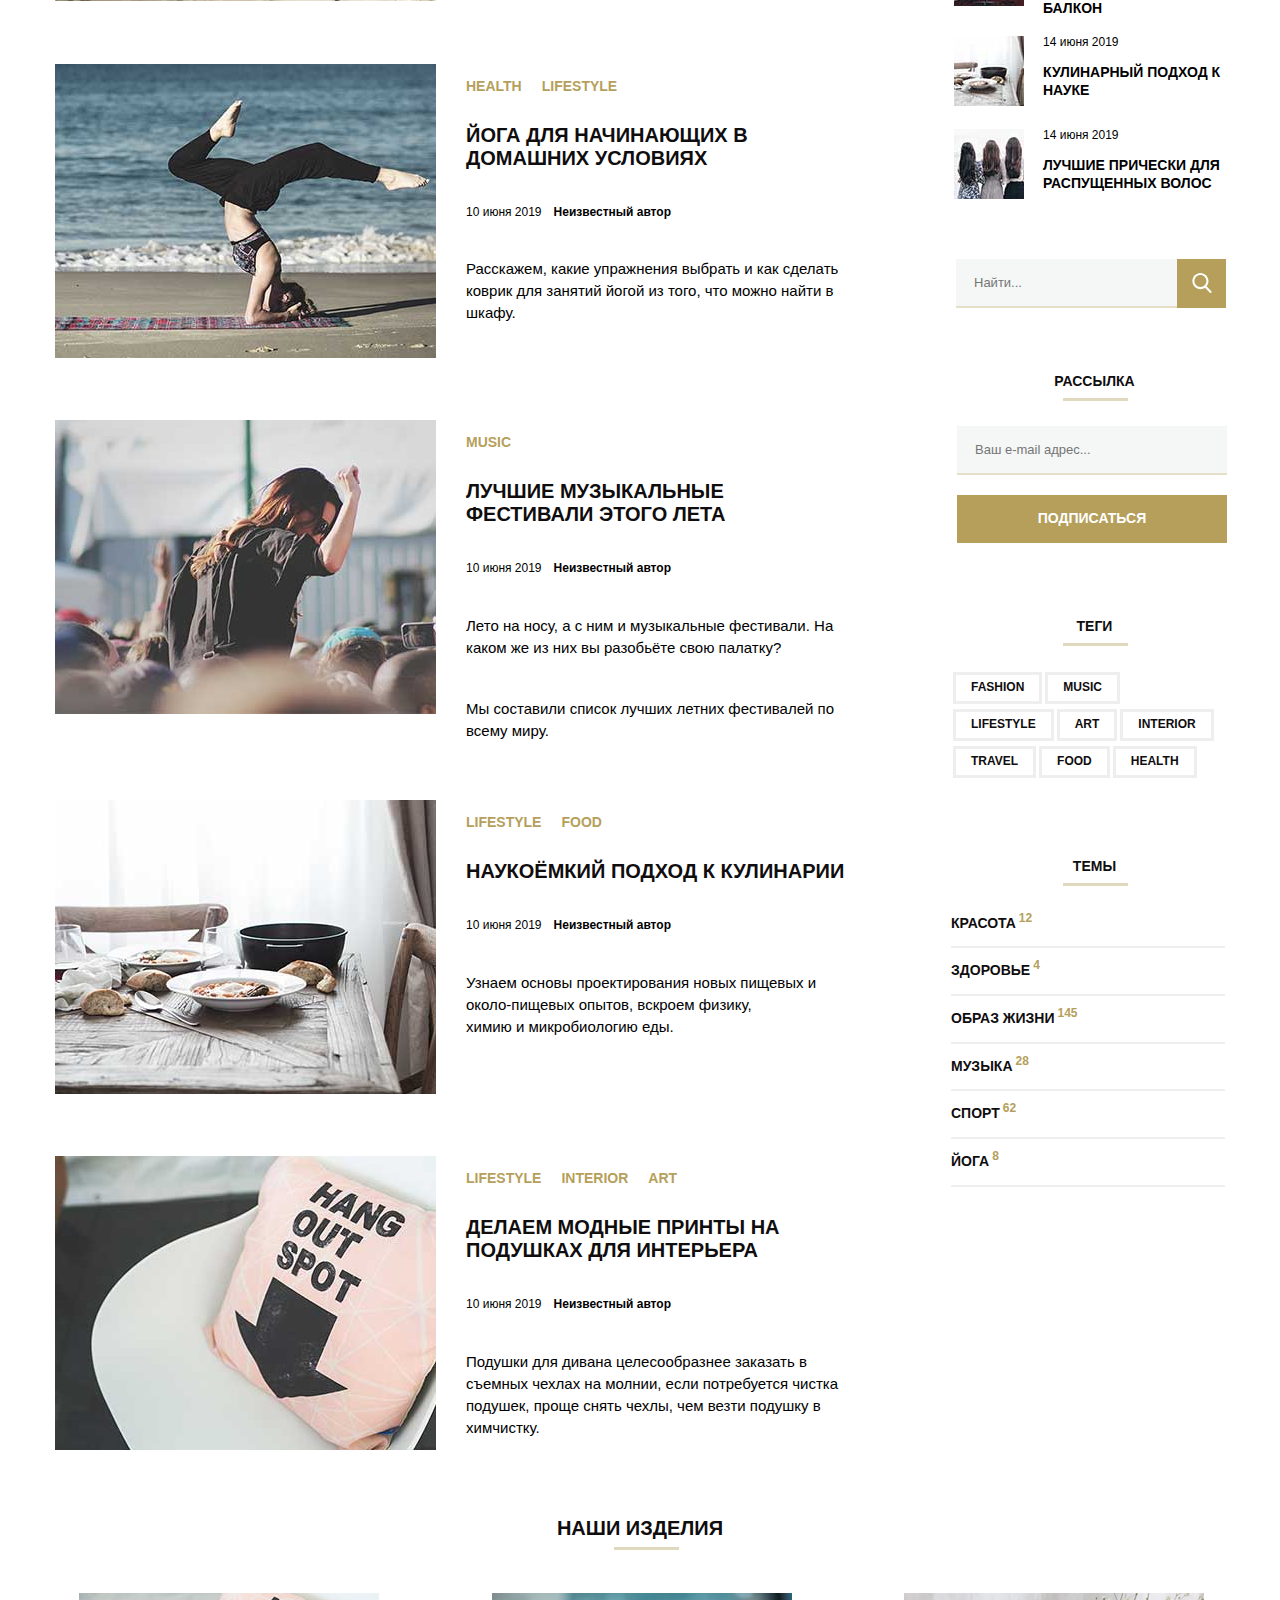
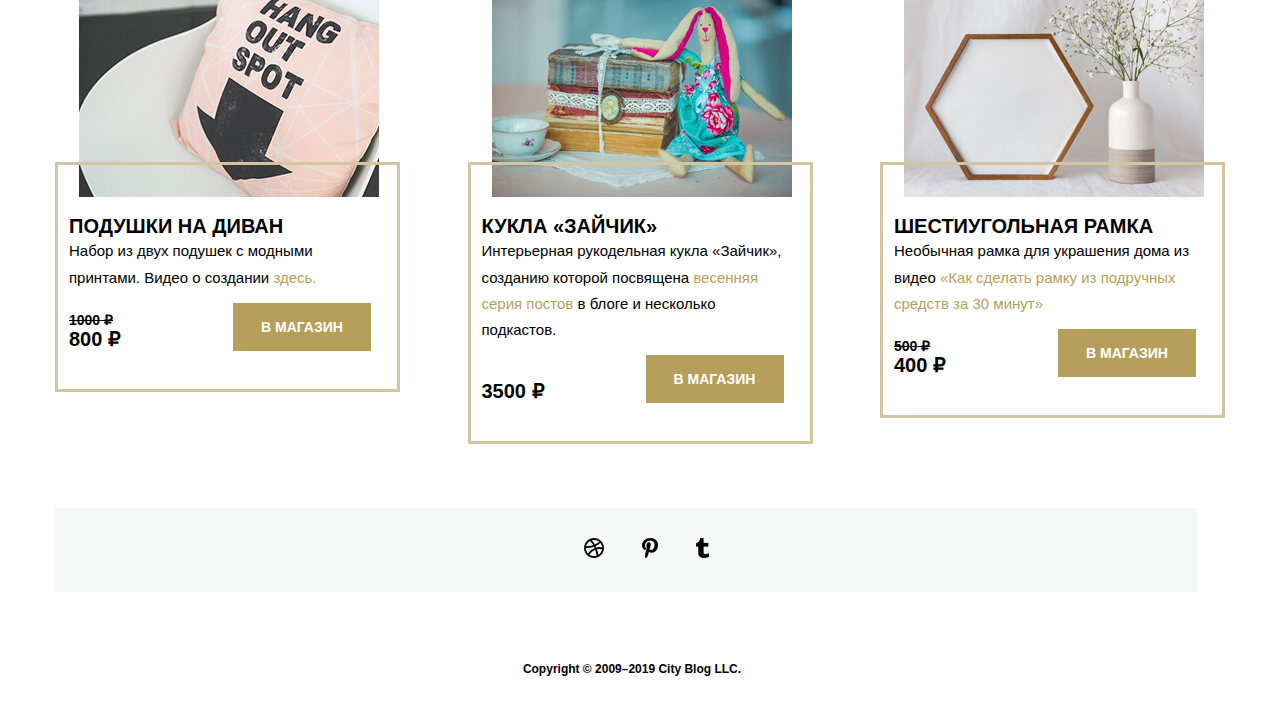
==== commit f95a5180: "footer was updated" ====
--- a/index.html
+++ b/index.html
@@ -412,23 +412,14 @@
 
 <section class="main-footer">
     <div class="footer">
-        <div class="footer-item">
-            <a href="#!"> <img class="social-logo" src="svg/004-twitter.svg" alt="twitter-logo"> </a>
-        </div>
-        <div class="footer-item">
-            <a href="#!"> <img class="social-logo" src="svg/001-pinterest.svg" alt="pinterest-logo"> </a>
-        </div>
-        <div class="footer-item">
-            <a href="#!"> <img class="social-logo" src="svg/002-facebook-logo.svg" alt="facebook-logo"> </a>
-        </div>            
-        <div class="footer-item">
-            <a href="#!"> <img class="social-logo" src="svg/005-instagram.svg" alt="instagram-logo"> </a>
-        </div>
-        <div class="footer-item">
-            <a href="#!"> <img class="social-logo" src="svg/003-tumblr.svg" alt="tumblr-logo"> </a>
-        </div>                       
+        <ul>
+            <li><a href="#!"> <img src="svg/001-dribbble.png" alt="dribbble-logo"></a></li>
+            <li><a href="#!"><img src="svg/002-pinterest.png" alt="pinterest-logo"></a></li>
+            <li><a href="#!"> <img src="svg/003-tumblr.png" alt="tumblr-logo"></a></li>
+        </ul>
+
     </div>
-    <div class="copyrights">Copyright © 2009–2019 City Blog LLC.</div>  
+    <div class="footer-copyrights">Copyright © 2009–2019 City Blog LLC.</div>  
 </section>
  <!-- <div class="popup-black">
         <div class="popup">
--- a/css/style.css
+++ b/css/style.css
@@ -707,13 +707,19 @@
   background-color: #f4f7f6;   
 }
 
-.social-logo {
+.footer ul {
+  list-style-type: none;    
+  display: flex;
+  column-gap: 38px;
+}
+
+.footer a { 
   width: 20px;
   height: 20px;
   
 }
 
-.copyrights {
+.footer-copyrights {
   padding: 9px 0 0 12px;
   margin-bottom: 44px;
   font-size: 12px;
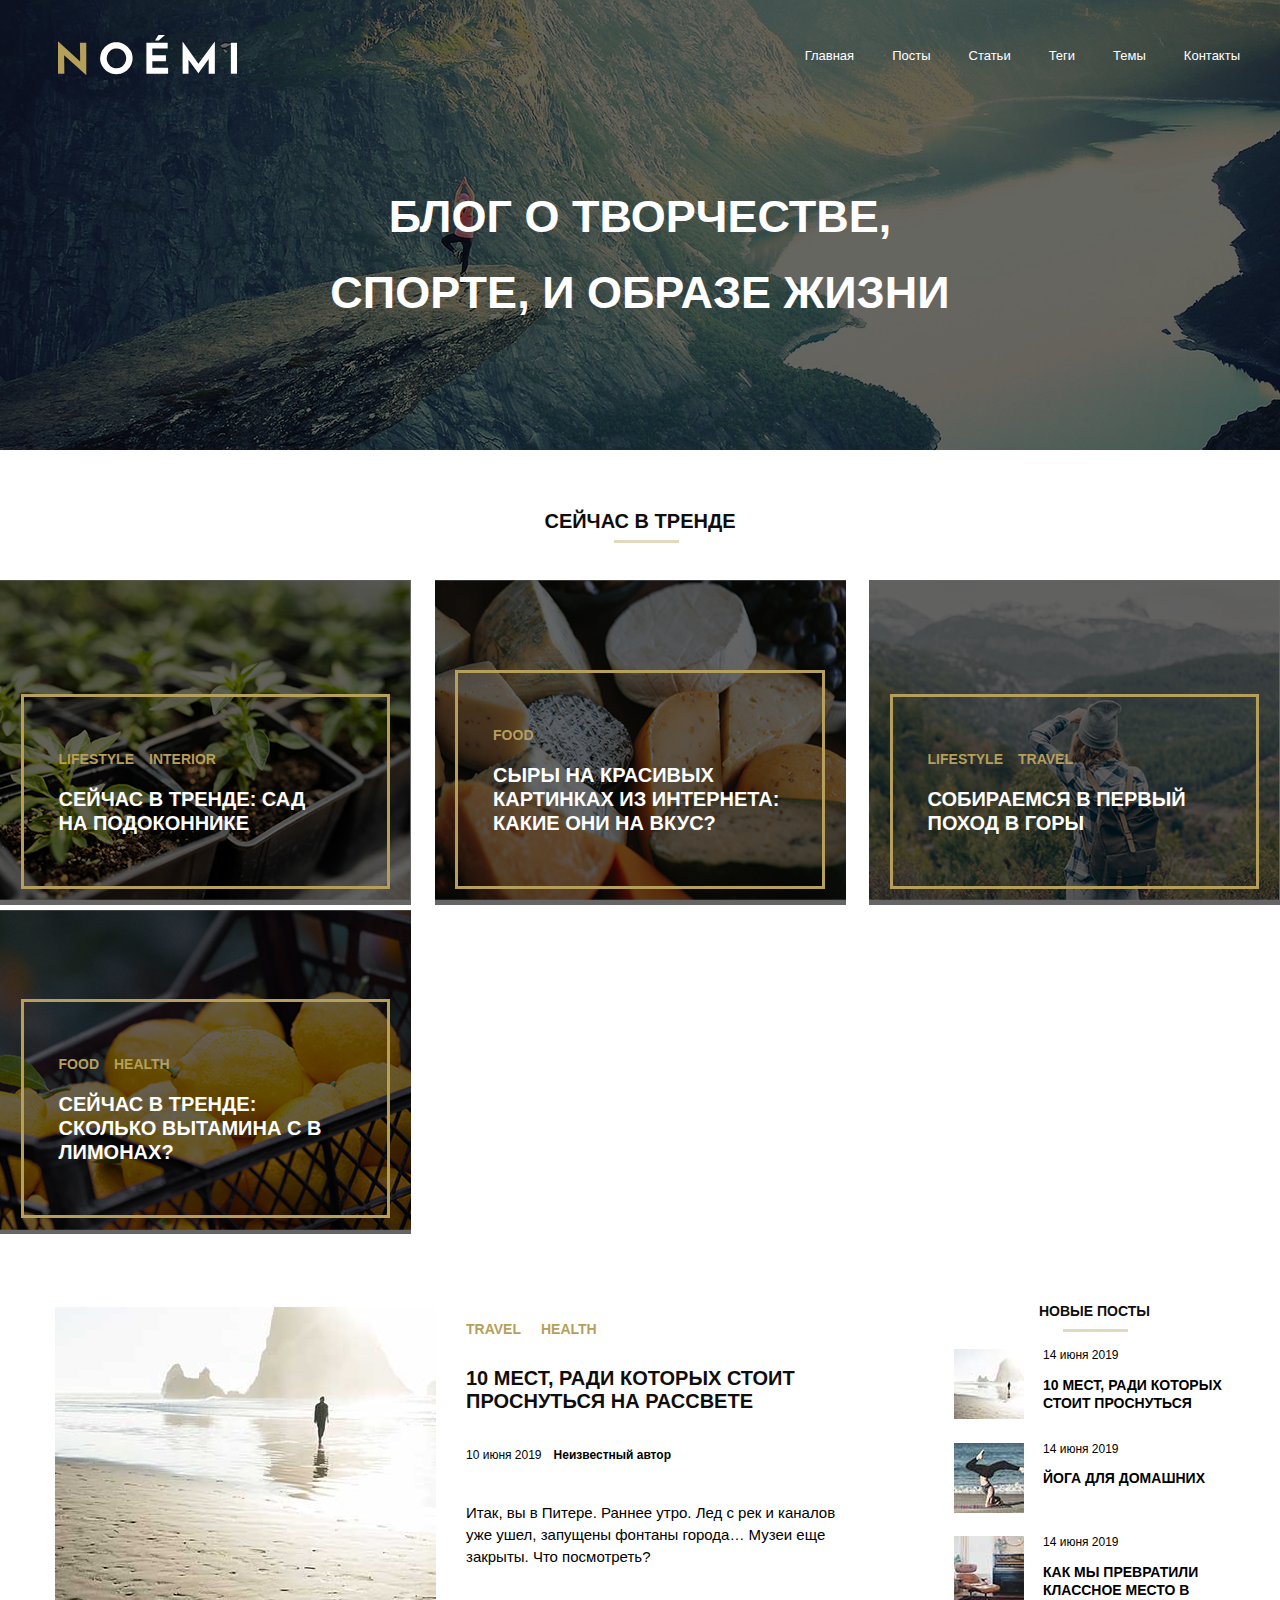
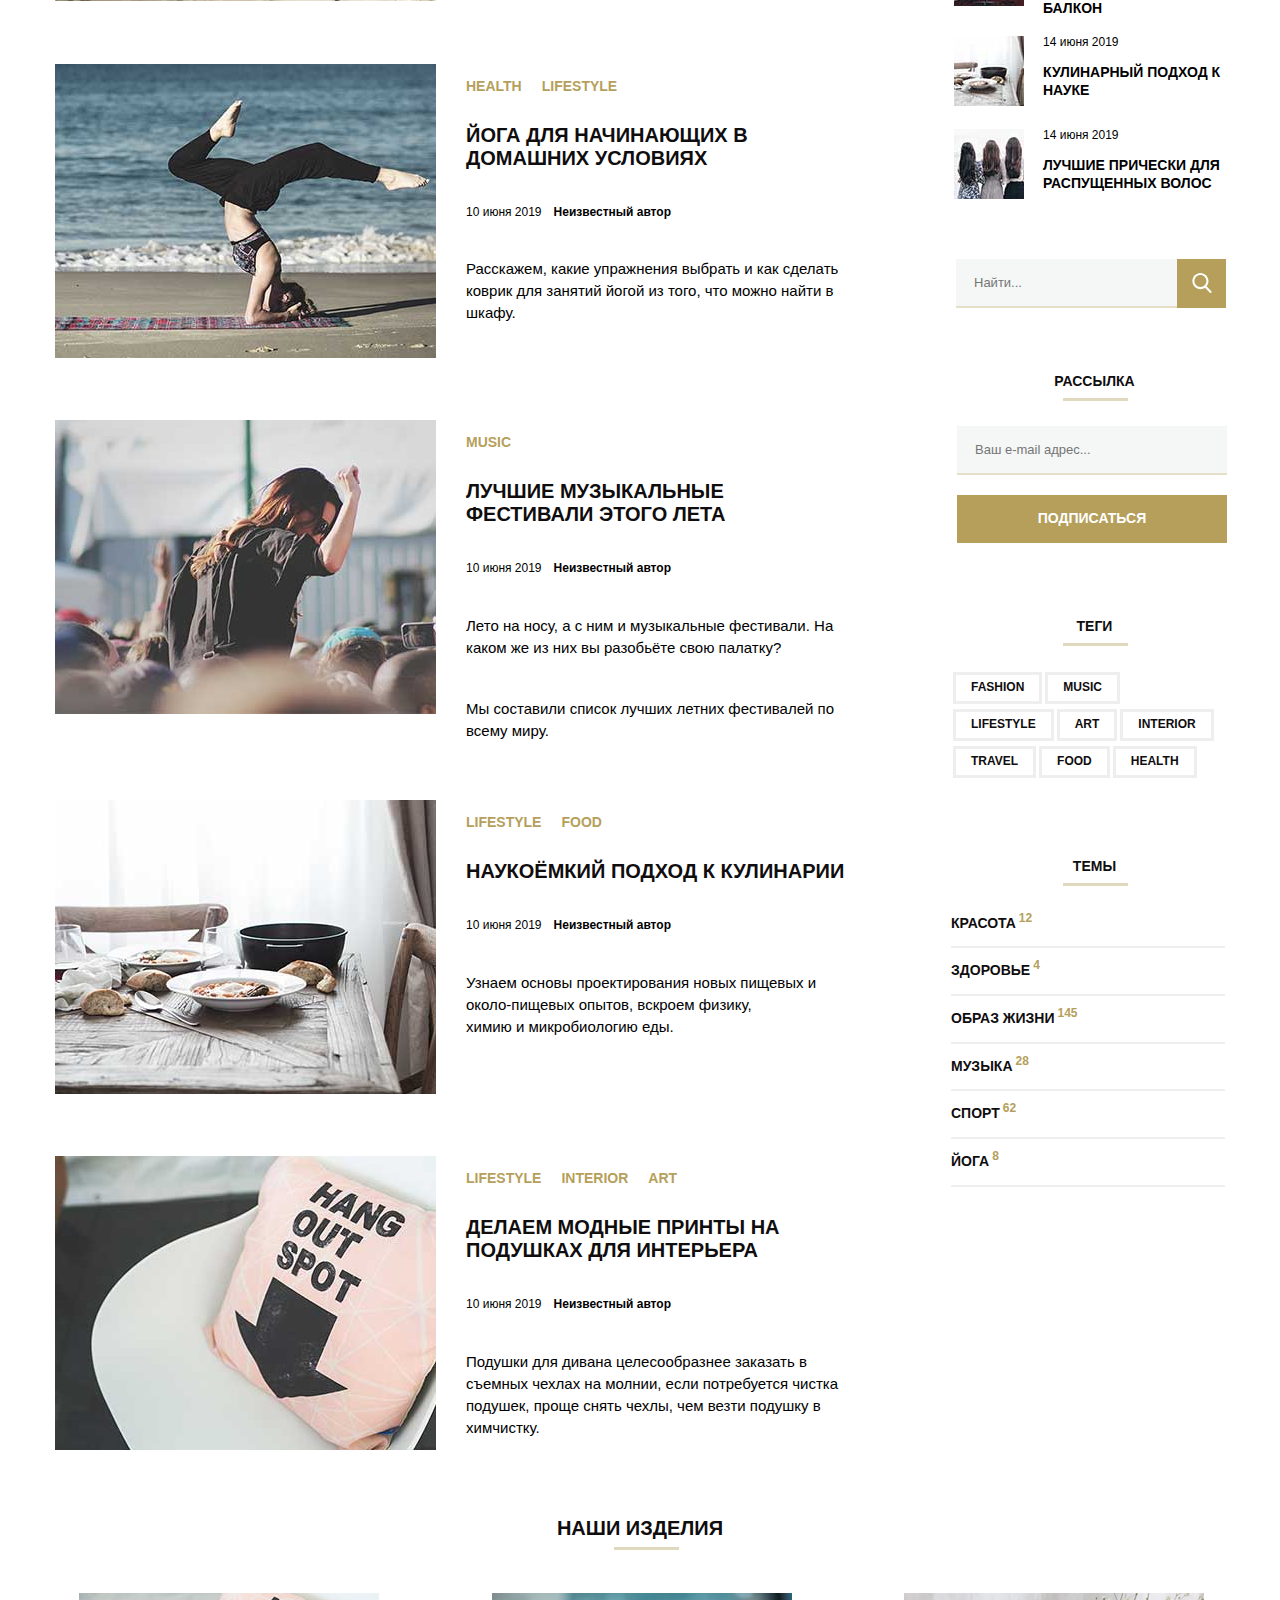
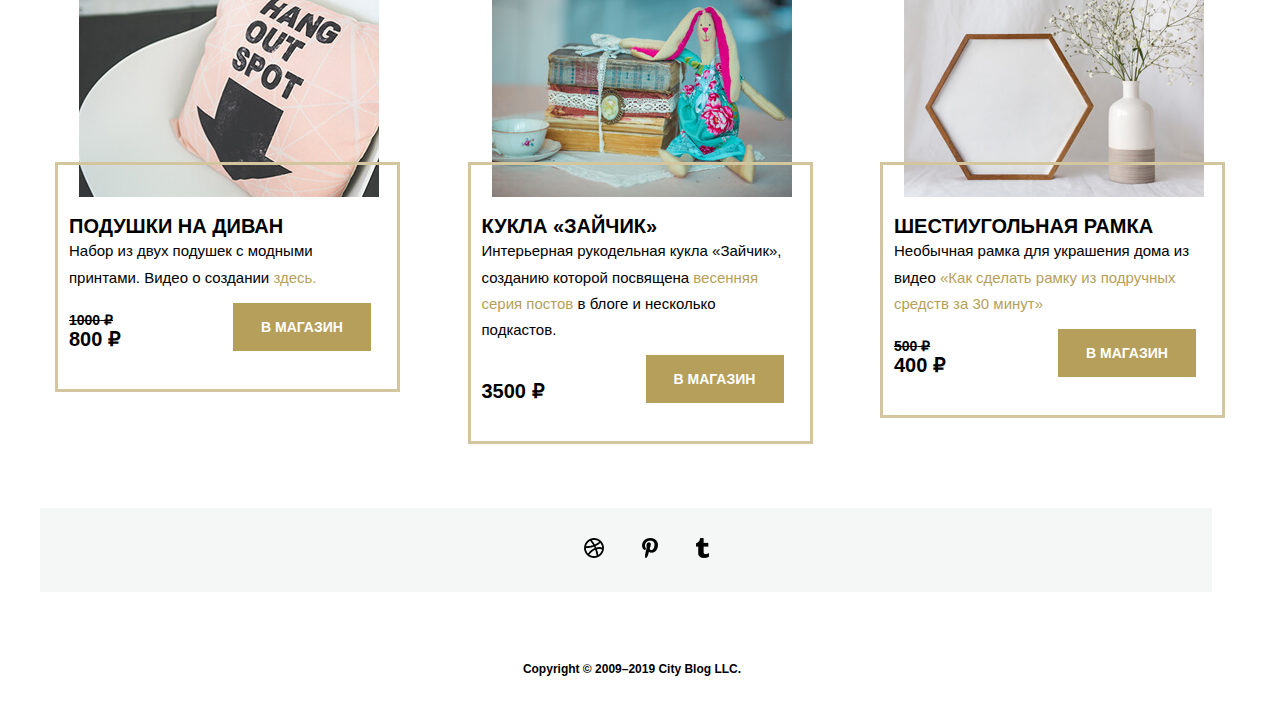
==== commit 8a1fc8f9: "Sections in sidebar were corrected" ====
--- a/index.html
+++ b/index.html
@@ -223,7 +223,7 @@
         </article>
     </div>
     <div class="sidebar">
-        <div class="latest-posts">
+        <section class="latest-posts">
             <div class="sidebar-title">
                 <h4 class="title-h4">Новые посты</h4>
             </div>                
@@ -274,26 +274,25 @@
                     </div>
                 </article>
             </section>     
-        </div>                                
+        </section>                                
         <form class="search">
             <label class="search-group">
             <input type="text" placeholder="Найти..." required>
             </label> 
             <button class="search-button" type="submit"></button>
         </form>
-        <div class="subscribe"> 
+        <section class="subscribe"> 
             <div class="sidebar-title">               
                 <h4 class="title-h4">Рассылка</h4>
-            </div>                
-        </div>
-        <form class="subscribe-form">
-            <label class="subscribe-group">
-            <input type="text" placeholder="Ваш e-mail адрес..." required>
-            </label> 
-            <button class="subscribe-button" type="submit">Подписаться</button>
-        </form>
-        
-        <div class="tags-list">
+            </div>       
+            <form class="subscribe-form">
+                <label class="subscribe-group">
+                <input type="text" placeholder="Ваш e-mail адрес..." required>
+                </label> 
+                <button class="subscribe-button" type="submit">Подписаться</button>
+            </form>
+        </section>
+        <section class="tags-list">
             <div class="sidebar-title">
                 <h4 class="title-h4">Теги</h4>                
             </div>            
@@ -309,9 +308,9 @@
                     <li><a href="#!">health</a></li> 
                 </ul>               
             </div>
-        </div>
-
-        <div class="categories-list">            
+        </section>
+
+        <section class="categories-list">            
             <div class="sidebar-title">
                 <h4 class="title-h4">Темы</h4>                
             </div> 
@@ -325,7 +324,7 @@
                     <li><a href="#!">Йога<sup class="category-quantity-index">8</sup></a></li>
                 </ul>
             </div>
-        </div>
+        </section>
     </div>
 </section>
 
--- a/css/style.css
+++ b/css/style.css
@@ -691,7 +691,7 @@
 /* Footer */
 
 .main-footer {
-  max-width: 1170px;   
+  max-width: 1200px;   
   margin: 0 auto;
   padding-right: 28px;
 }
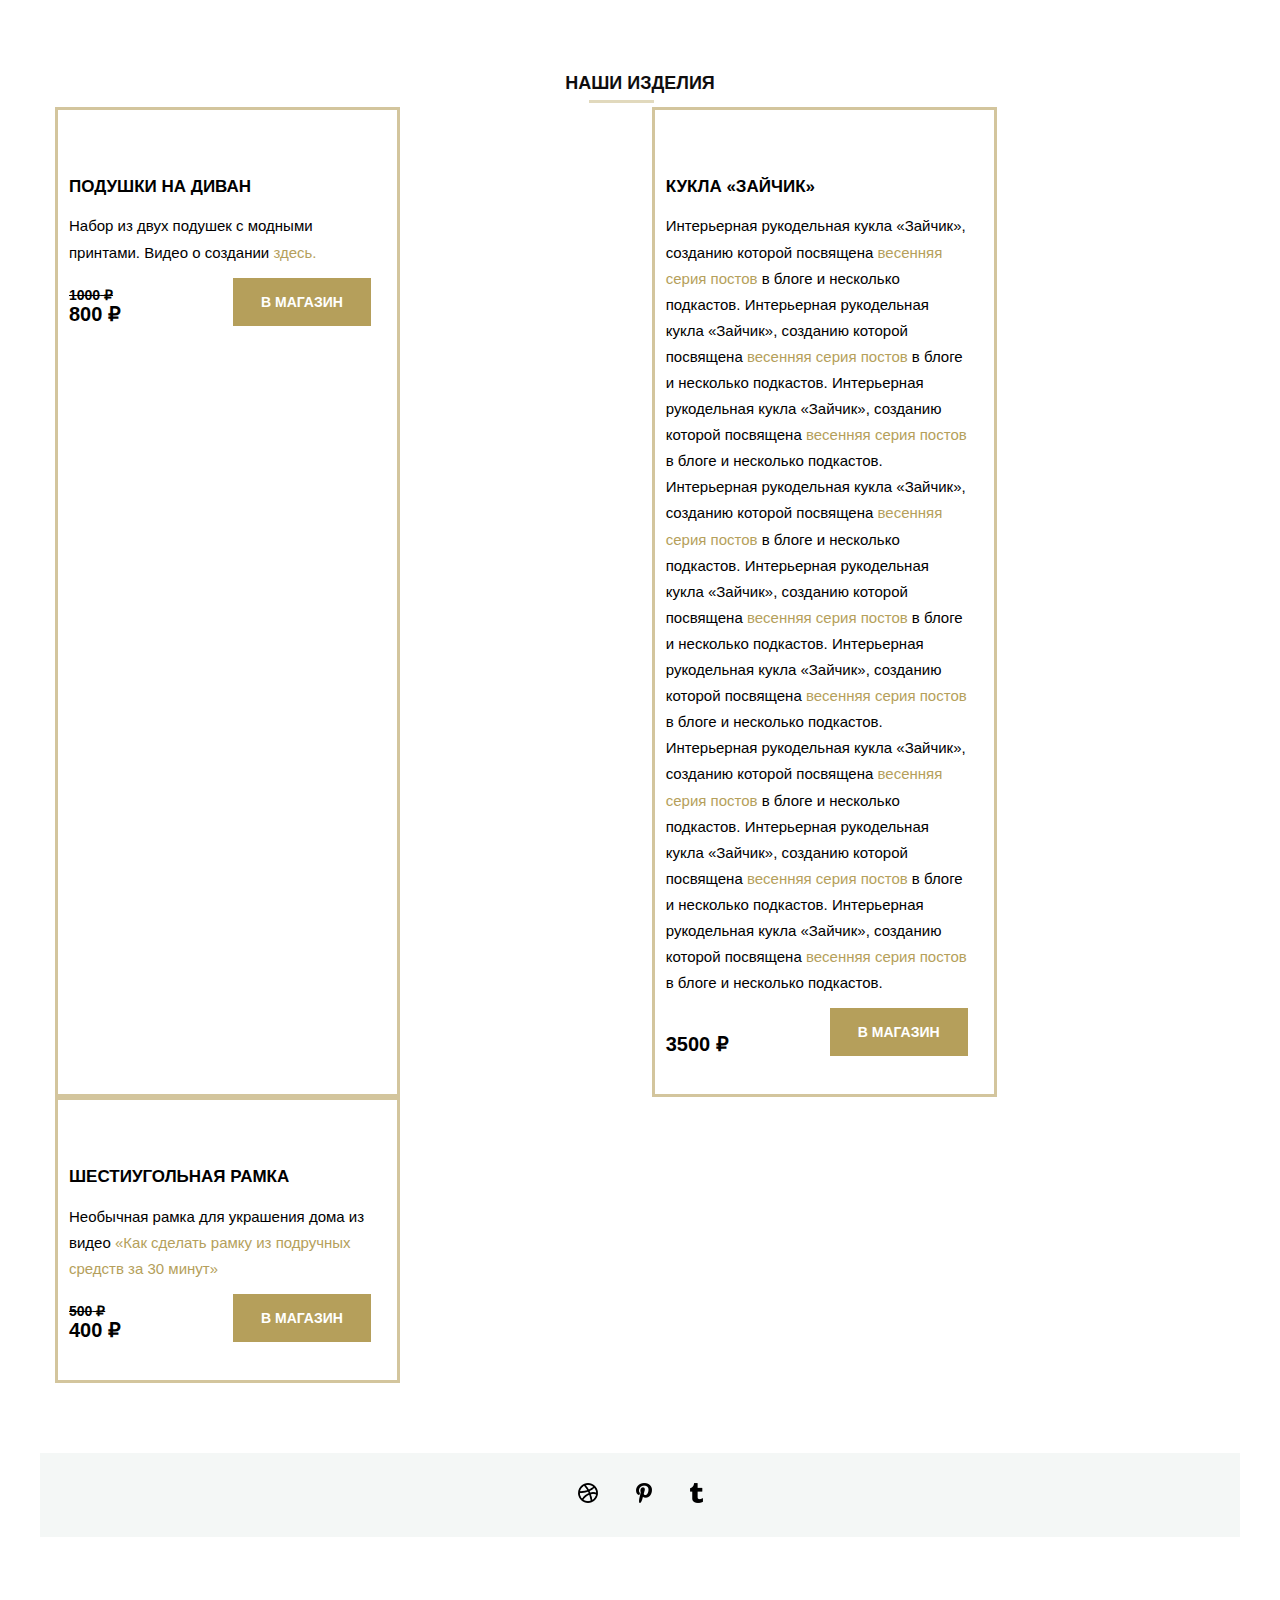
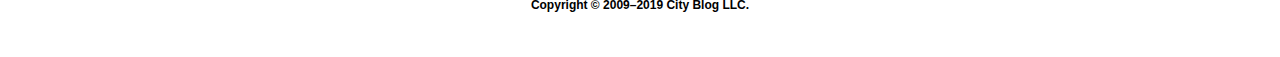
==== commit 12f080bd: "title tags were added to shop_item_title" ====
--- a/index.html
+++ b/index.html
@@ -109,8 +109,8 @@
     </div>        
 </section>
 
-<section class="content">
-    <div class="postlist">
+<div class="content">
+    <main class="postlist">
         <article class="post">
             <div class="post-picture">
                 <img src="img/last-post1.jpg" alt="last-post1">
@@ -221,8 +221,8 @@
                 </p>      
             </div>
         </article>
-    </div>
-    <div class="sidebar">
+    </main>
+    <aside class="sidebar">
         <section class="latest-posts">
             <div class="sidebar-title">
                 <h4 class="title-h4">Новые посты</h4>
@@ -325,8 +325,8 @@
                 </ul>
             </div>
         </section>
-    </div>
-</section>
+    </aside>
+</div>
 
 <section class="shop">
     <div class="shop-title">            
@@ -341,9 +341,9 @@
                     <img class="mobile-img" src="img/shop-item-mobile1.jpg" alt="shop-item-mobile1">
                 </div>
                 <div class="shop-item__content">                
-                    <div class="shop-item__title">
+                    <h3 class="shop-item__title">
                         Подушки на диван
-                    </div>
+                    </h3>
                     <p class="shop-item__text">
                         Набор из двух подушек с модными принтами. Видео о создании <a href="#!">здесь.</a> 
                     </p>
@@ -365,11 +365,11 @@
                     <img class="mobile-img" src="img/shop-item-mobile2.jpg" alt="shop-item-mobile2">
                 </div>
                 <div class="shop-item__content">
-                    <div class="shop-item__title">
+                    <h3 class="shop-item__title">
                         Кукла «Зайчик»
-                    </div>
+                    </h3>
                     <p class="shop-item__text">
-                        Интерьерная рукодельная кукла «Зайчик», созданию которой посвящена <a href="#!">весенняя серия постов</a> в блоге и несколько подкастов. 
+                        Интерьерная рукодельная кукла «Зайчик», созданию которой посвящена <a href="#!">весенняя серия постов</a> в блоге и несколько подкастов. Интерьерная рукодельная кукла «Зайчик», созданию которой посвящена <a href="#!">весенняя серия постов</a> в блоге и несколько подкастов. Интерьерная рукодельная кукла «Зайчик», созданию которой посвящена <a href="#!">весенняя серия постов</a> в блоге и несколько подкастов. Интерьерная рукодельная кукла «Зайчик», созданию которой посвящена <a href="#!">весенняя серия постов</a> в блоге и несколько подкастов. Интерьерная рукодельная кукла «Зайчик», созданию которой посвящена <a href="#!">весенняя серия постов</a> в блоге и несколько подкастов. Интерьерная рукодельная кукла «Зайчик», созданию которой посвящена <a href="#!">весенняя серия постов</a> в блоге и несколько подкастов. Интерьерная рукодельная кукла «Зайчик», созданию которой посвящена <a href="#!">весенняя серия постов</a> в блоге и несколько подкастов. Интерьерная рукодельная кукла «Зайчик», созданию которой посвящена <a href="#!">весенняя серия постов</a> в блоге и несколько подкастов. Интерьерная рукодельная кукла «Зайчик», созданию которой посвящена <a href="#!">весенняя серия постов</a> в блоге и несколько подкастов. 
                     </p>
                     <div class="shop-item__prices">
                         <div class="shop-item__price">                        
@@ -388,9 +388,9 @@
                     <img class="mobile-img" src="img/shop-item-mobile3.jpg" alt="shop-item-mobile3">
                 </div>
                 <div class="shop-item__content">
-                    <div class="shop-item__title">
+                    <h3 class="shop-item__title">
                         Шестиугольная рамка
-                    </div>
+                    </h3>
                     <p class="shop-item__text">
                         Необычная рамка для украшения дома из видео <a class="shop-item-text-link" href="#!">«Как сделать рамку из подручных средств за 30 минут»</a> 
                     </p>
--- a/css/style.css
+++ b/css/style.css
@@ -205,7 +205,6 @@
 .title-h1 {
   width: 686px;
   margin: 0 auto;
-  padding-bottom: 145px;
   font-size: 45px;
   color: #ffffff;
   text-align: center;
@@ -240,8 +239,9 @@
 } */
 
 
-.trend-picture {
-  position: relative;
+.trend-picture{
+  width: 411px;
+  position: relative;  
 }
 
 .trend-picture::before {
@@ -307,7 +307,7 @@
 .content {
   max-width: 1200px;
   margin: 0 auto;
-  padding: 73px 15px 0 15px;
+  padding: 73px 15px 64px 15px;
   display: flex;  
   flex-wrap: wrap;
   justify-content: space-between;
@@ -320,11 +320,15 @@
 .post {
   display: flex;
   justify-content: flex-start;
-  padding-bottom: 58px;
+  margin-bottom: 58px;
 }
 
 .post:last-child {
-  padding-bottom: 57px;
+  margin-bottom: 0;
+}
+
+post-picture {
+  width: 381px;
 }
 
 .post-text {
@@ -350,11 +354,11 @@
   list-style-type: none;
   display: flex;
   column-gap: 20px;
+  margin: 0;
   padding: 0;
 }
 
-.frame-category a {
-  margin: -6px 0 0 0;
+.frame-category a {  
   text-decoration: none;
   color: #b59f5b;
   border-bottom: 1px solid transparent;
@@ -382,7 +386,7 @@
 }
 
 .date-author {
-  padding-top: 36px;     
+  margin-top: 36px;     
   display: flex;
   flex-wrap: wrap; 
   font-size: 12px;
@@ -401,7 +405,7 @@
 }
 
 .post-text {
-  padding-top: 39px;  
+  margin-top: 39px;  
   font-size: 15px;
   font-weight: 400;
   line-height: 22px;  
@@ -409,13 +413,11 @@
 /* Sidebar */
 
 .sidebar {  
-  max-width: 299px;
-  padding-left: 15px;
+  max-width: 299px;  
   box-sizing: content-box;
 }
 
-.sidebar-title {
-  margin-right: -38px;   
+.sidebar-title {  
   text-align: center;
 }
 
@@ -425,13 +427,17 @@
   justify-content: flex-start;  
 }
 
+.latest-post__picture {
+  width: 70px;
+}
+
 .latest-post__text {
   padding-left: 19px;  
 }
 
 .post-list {
   box-sizing: border-box;
-  padding: 34px 0 0 28px;
+  margin: 34px 0 0 28px;
 }
 
 .latest-post__date {
@@ -477,7 +483,7 @@
   top: 0;
   right: 0;
   background: #b59f5b;
-  background-image: url("/svg/search.svg");
+  background-image: url("../svg/search.svg");
   background-size: 40%;
   background-position: center;
   background-repeat: no-repeat;  
@@ -493,9 +499,8 @@
   outline-style: solid;
 }
 
-.subscribe {
-  
-  padding-top: 69px;
+.subscribe {  
+  margin-top: 69px;
   font-size: 13px;
 }
 
@@ -522,10 +527,9 @@
 }
 
 .tags {
-  padding: 27px 0 0 27px;
-  
-
-}
+  margin: 41px 0 0 27px;
+}
+
 .tags ul {
   list-style-type: none;
   display: flex; 
@@ -552,11 +556,10 @@
 }
 
 .categories {
-  padding-top: 15px;
+  margin-top: 46px;
 }
 
 .categories ul {
-  padding-left: 25px;
   display: flex;
   flex-direction: column;
   list-style-type: none;
@@ -590,7 +593,7 @@
 /* SHOP */
 
 .shop {
-  margin-bottom: 64px;
+  padding: 70px 0;
 }
 
 .shop-articles {
@@ -599,10 +602,17 @@
   padding: 0 15px;
   display: flex;  
   flex-wrap: wrap;
-  justify-content: space-between;
+  justify-content: space-between;  
+}
+
+.shop-item {
+  display: flex;
+  flex-direction: column;
+  align-items: stretch;  
 }
 
 .shop-item__picture {
+  width: 300px;
   position: relative;  
   right: -7%;
   top: 8%;    
@@ -616,6 +626,7 @@
   border: 3px solid #d3c59d;
   position: relative;
   z-index: 1;
+  flex-grow: 1;
 }
 
 .shop-item__title {
@@ -686,20 +697,22 @@
   background-color: #b59f5b; 
 }
 
-
+.shop-item__link a:hover {
+  background-color: #0f0d0e; 
+}
 
 /* Footer */
 
 .main-footer {
   max-width: 1200px;   
   margin: 0 auto;
-  padding-right: 28px;
+  padding-bottom: 44px;  
 }
 
 .footer {         
   
   height: 84px;
-  margin: 32px 0 62px 0;
+  margin-bottom: 62px;
   display: flex;
   align-items: center;
   justify-content: center;
@@ -711,6 +724,8 @@
   list-style-type: none;    
   display: flex;
   column-gap: 38px;
+  margin: 0;
+  padding: 0;
 }
 
 .footer a { 
@@ -719,9 +734,7 @@
   
 }
 
-.footer-copyrights {
-  padding: 9px 0 0 12px;
-  margin-bottom: 44px;
+.footer-copyrights {  
   font-size: 12px;
   text-align: center;   
 }
--- a/css/media.css
+++ b/css/media.css
@@ -1,4 +1,11 @@
-@media (min-width: 1200px) {
+.header,
+.trends,
+.content
+/*.shop,*/
+/*.main-footer */ {
+    display: none;
+}
+@media (min-width: 1280px) {
     .tablet-img {
         display: none;
     }
@@ -9,9 +16,9 @@
 
 }
 
-
-@media (min-width: 768px) and (max-width: 1200px) {
-
+/* TABLE ADAPTATION */
+
+@media (min-width: 768px) and (max-width: 1280px) {
 
 
     /* HEADER */
@@ -63,10 +70,13 @@
         left: 46%;
     }
 
-    .trend-picture img {        
-        width: 100%;         
-    }
-
+    .trend-picture   {
+        width: 100%;
+    }
+
+    .trend-picture img {
+        width: 100%;
+    }
      /* CONTENT */
 
     .content {
@@ -76,7 +86,10 @@
 
     .post {
         flex-direction: column;
-        padding-bottom: 41px;
+    }
+
+    .postlist {
+        width: 49%;
     }
 
     .post-picture {
@@ -88,8 +101,7 @@
     }
 
     .post-frame {
-        margin-left: 0;        
-        padding-bottom: 22px;
+        margin-left: 0; 
         border-bottom: 2px solid #eeeeee;
     }
 
@@ -97,16 +109,6 @@
         margin-bottom: 15px;
     }
 
-    .date-author {
-        padding-top: 38px;
-    }
-
-    .post-text {
-        padding-top: 37px;  
-      }
-
-    
-
     /* SHOP */
 
     .desktop-img {
@@ -121,12 +123,8 @@
         width: 49%;
     }
 
-    .shop-articles {
-        padding: 0px 15px;
-    }    
-
     .shop-item__picture {        
-        right: -3%;        
+        right: -5%;        
     }    
 
     .shop-item__title {
@@ -136,8 +134,7 @@
     /* FOOTER */
 
     .footer {
-        width: 100vw;
-        margin: 32px 0 43px 0;
+        width: 100%;
     }
 
     .footer-item {
@@ -159,6 +156,9 @@
         z-index: 999;  
     }
 }
+
+
+/* MOBILE ADAPTATION */
 
 
 @media (max-width: 768px) {
@@ -214,6 +214,14 @@
         margin-top: 1px;
     }
 
+    .trend-picture   {
+        width: 100%;
+    }
+
+    .trend-picture img {
+        width: 100%;
+    }
+
     .title-h2 {
         font-size: 16px;                        
     }
@@ -222,13 +230,11 @@
         left: 42%;
     }
 
-    .trend-picture img {        
-        width: 100%;         
-    }
-
     .trend-content__title {
         font-size: 16px;        
     }
+
+
 
 
     /* CONTENT */
@@ -239,12 +245,12 @@
     }
 
     .postlist {
+        width: 49%;
         margin-bottom: 18px;
     }
 
     .post {
         flex-direction: column;
-        padding-bottom: 24px;
     }
 
     .post-picture {
@@ -269,17 +275,13 @@
         font-size: 16px;
     }
 
-    .date-author {
-        padding-top: 24px;
-    }
-
     .date-author__author {
         display: none;
     }
 
     .post-text {
         font-size: 14px;
-        padding-top: 20px;  
+        padding-bottom: 23px;
       }
 
     .sidebar {
@@ -383,14 +385,18 @@
         font-size: 17px;
     }
 
+    .shop-item__picture {        
+        right: -4%;        
+    }
+
     /* FOOTER */
 
     .main-footer {
         padding: 0;
     }
     .footer {
-        width: 100vw;
-        margin: 32px 0 43px 0;
+        width: 100%;
+        padding: 0 15px;
     }
 
     .footer-item {
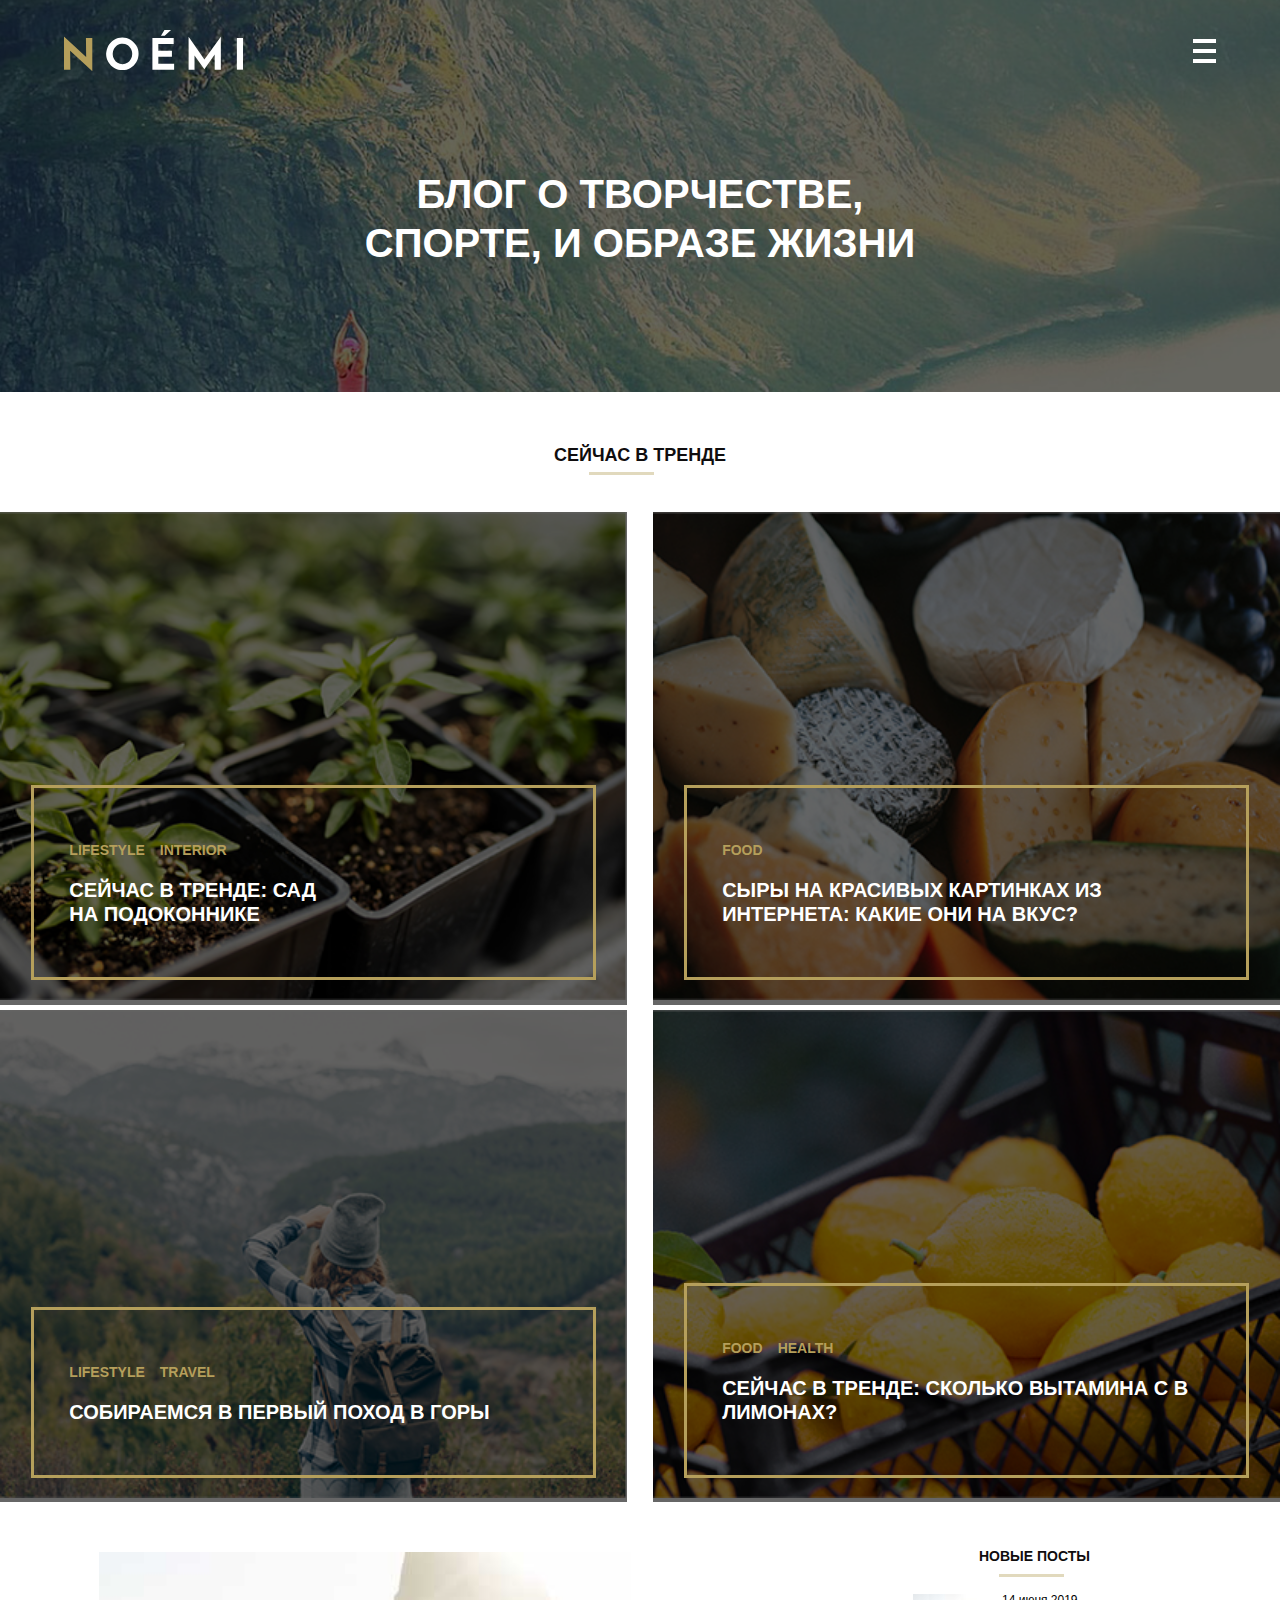
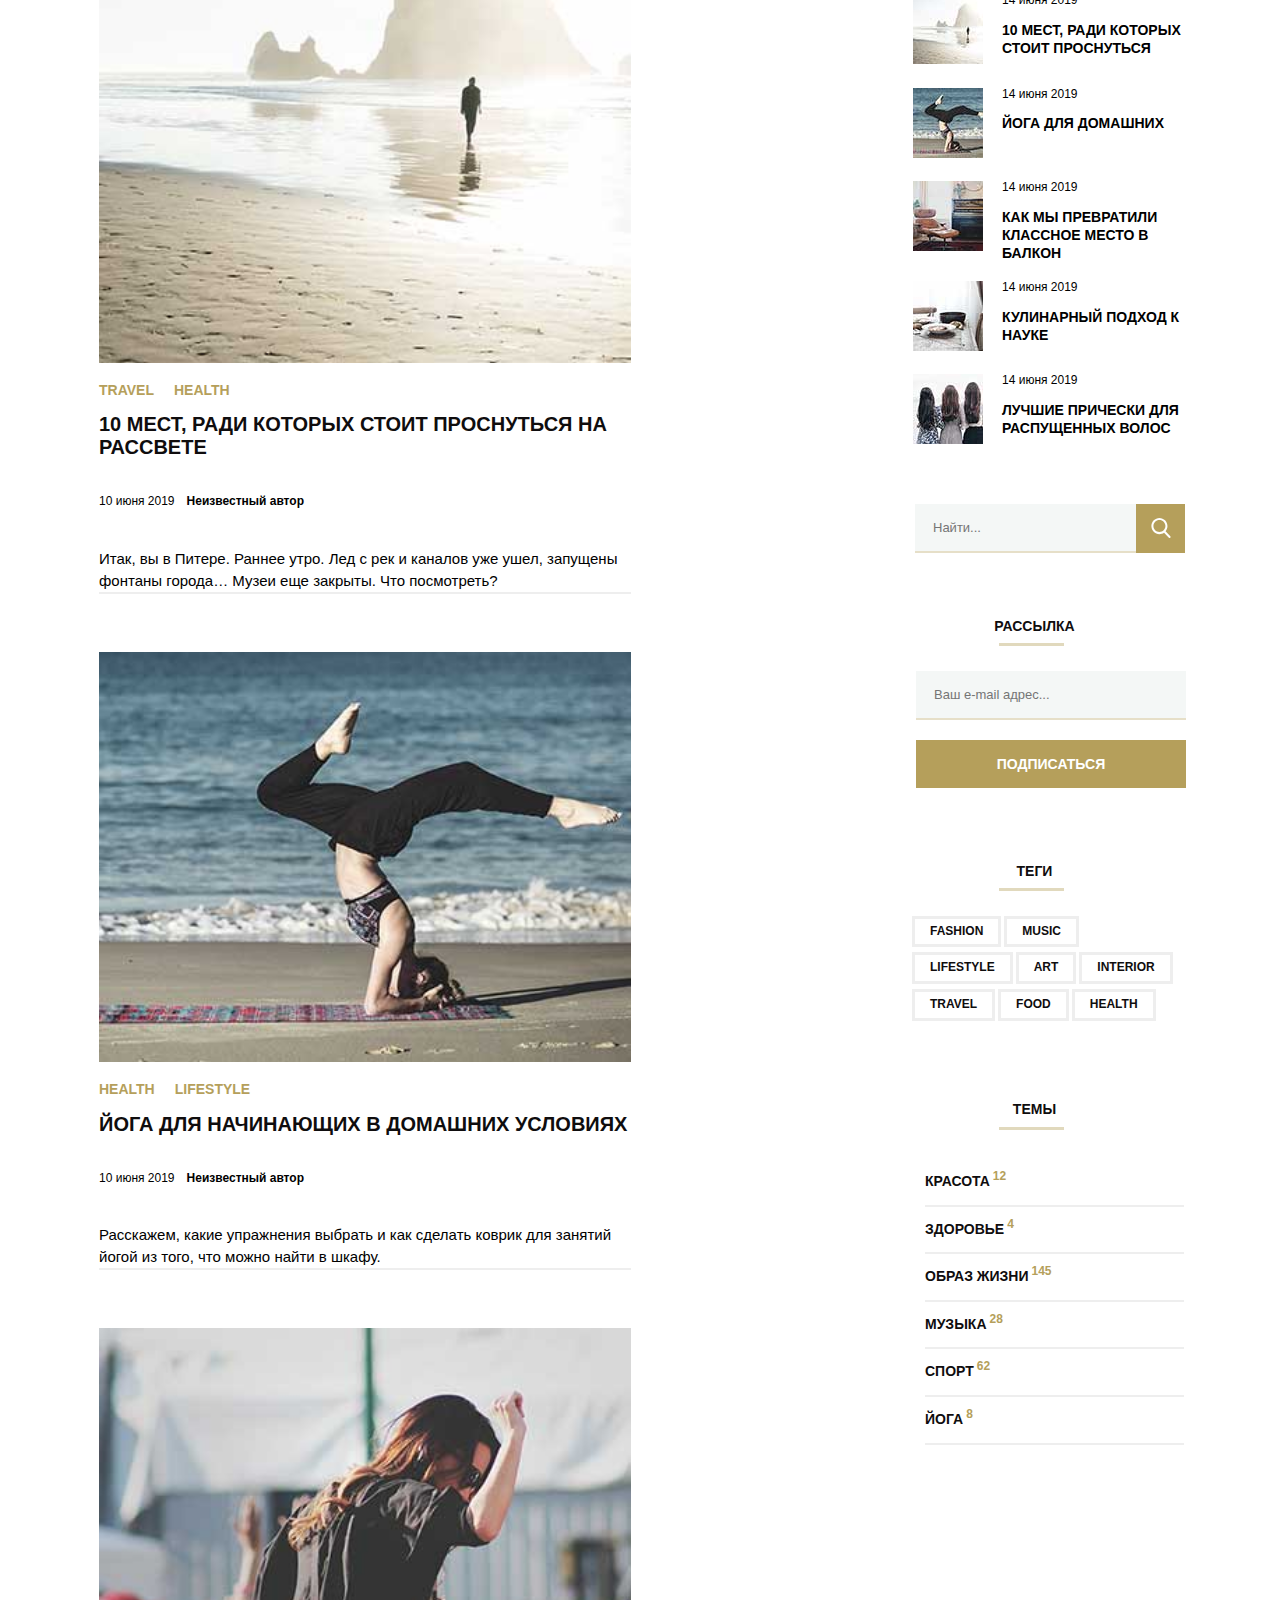
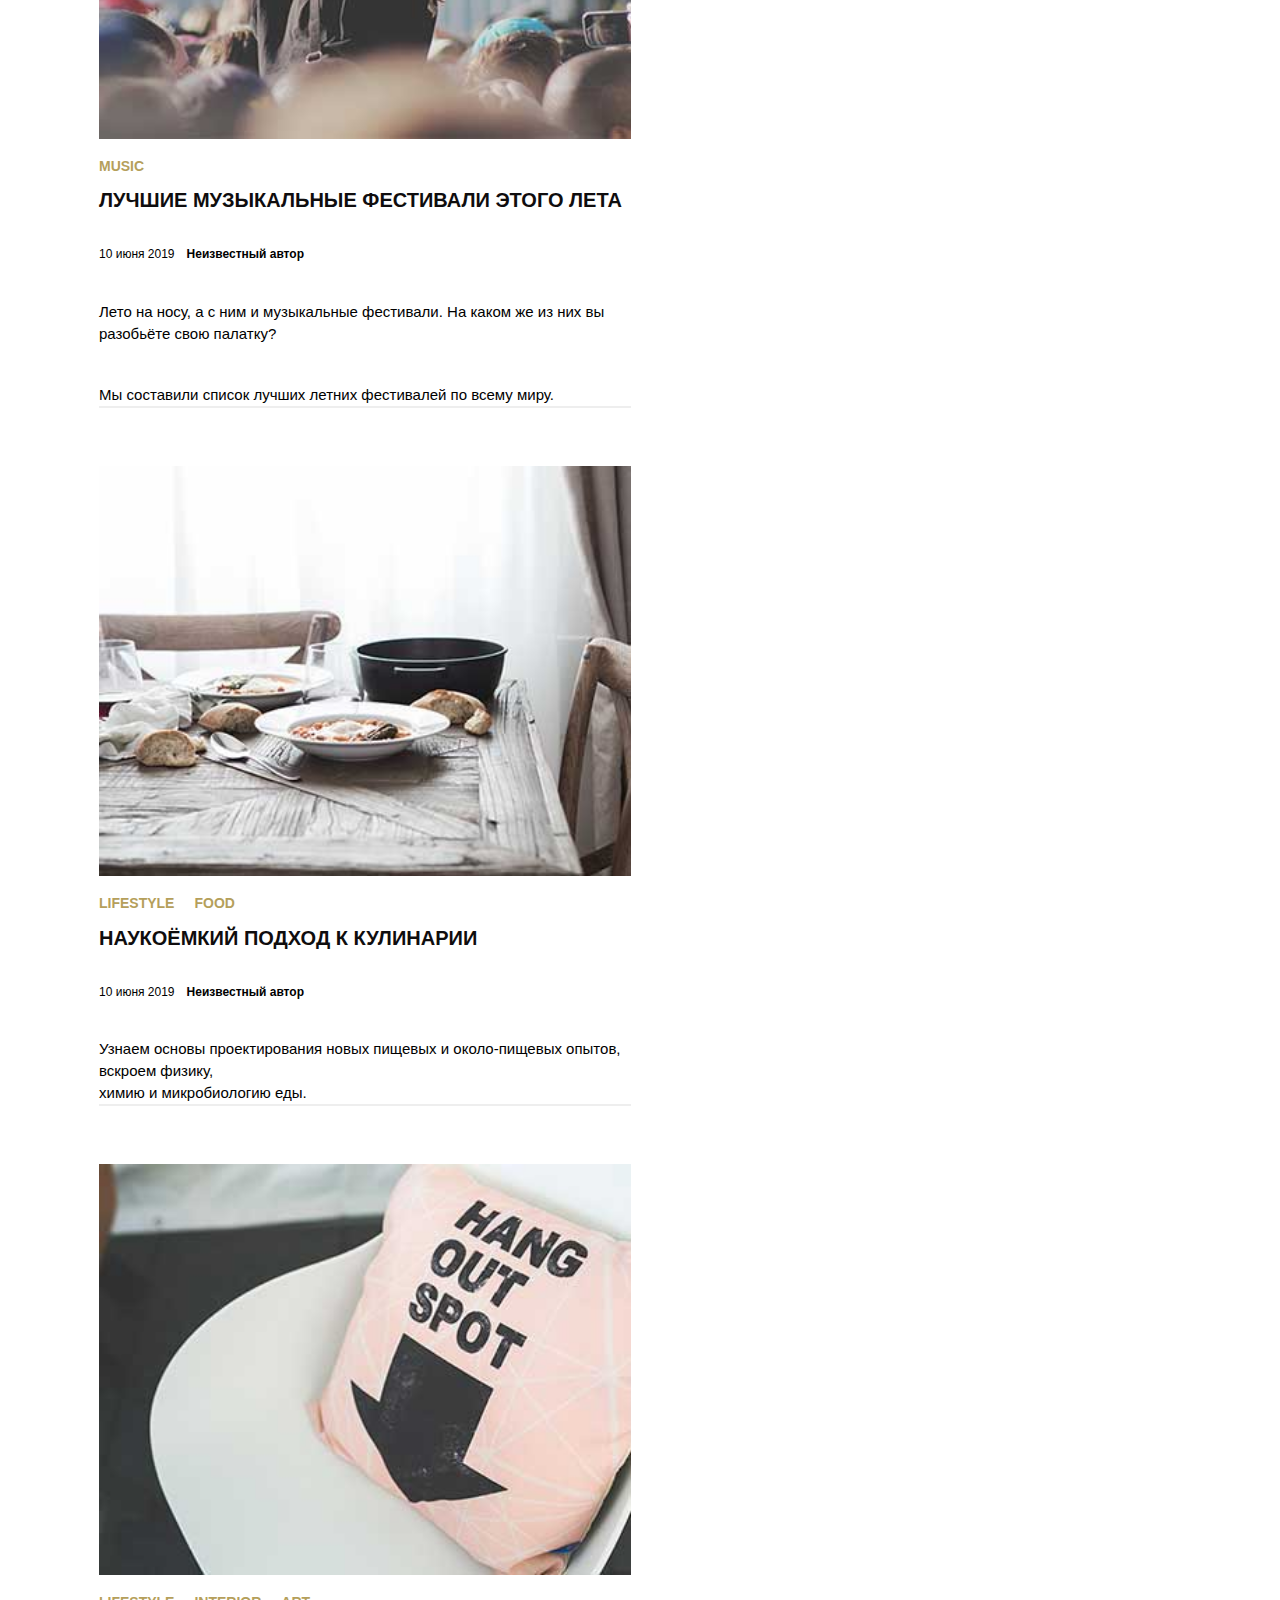
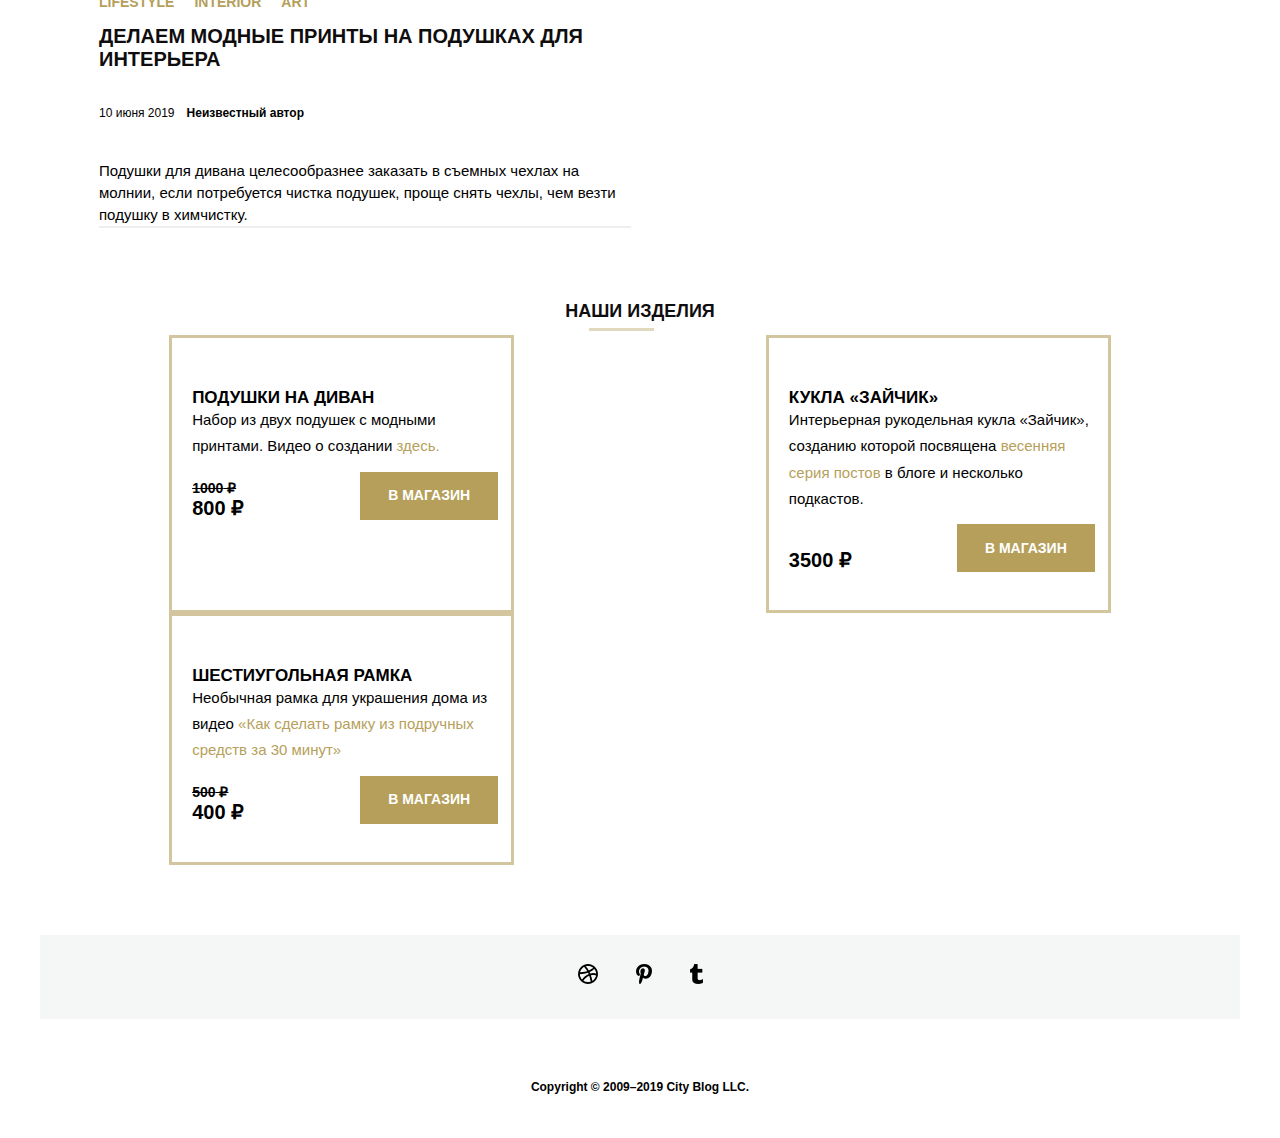
==== commit ee98f277: "delete unnecessary tags" ====
--- a/index.html
+++ b/index.html
@@ -39,9 +39,7 @@
 </header>
 
 <section class="trends">
-    <div class="trends-title">
-        <h2 class="title-h2">Сейчас в тренде</h2>        
-    </div>
+        <h2 class="title-h2">Сейчас в тренде</h2>
     <div class="trends-articles">
     <article class="trend">
         <div class="trend-picture">
@@ -328,10 +326,8 @@
     </aside>
 </div>
 
-<section class="shop">
-    <div class="shop-title">            
-        <h2 class="title-h2">Наши изделия</h2>            
-    </div>
+<section class="shop">           
+        <h2 class="title-h2">Наши изделия</h2>         
     <div class="shop-table">
         <div class="shop-articles">
             <article class="shop-item">            
@@ -344,9 +340,7 @@
                     <h3 class="shop-item__title">
                         Подушки на диван
                     </h3>
-                    <p class="shop-item__text">
-                        Набор из двух подушек с модными принтами. Видео о создании <a href="#!">здесь.</a> 
-                    </p>
+                    <p class="shop-item__text">Набор из двух подушек с модными принтами. Видео о создании <a href="#!">здесь.</a></p>
                     <div class="shop-item__prices">
                         <div class="shop-item__price">
                             <div class="price-old">1000</div>
@@ -368,9 +362,7 @@
                     <h3 class="shop-item__title">
                         Кукла «Зайчик»
                     </h3>
-                    <p class="shop-item__text">
-                        Интерьерная рукодельная кукла «Зайчик», созданию которой посвящена <a href="#!">весенняя серия постов</a> в блоге и несколько подкастов. Интерьерная рукодельная кукла «Зайчик», созданию которой посвящена <a href="#!">весенняя серия постов</a> в блоге и несколько подкастов. Интерьерная рукодельная кукла «Зайчик», созданию которой посвящена <a href="#!">весенняя серия постов</a> в блоге и несколько подкастов. Интерьерная рукодельная кукла «Зайчик», созданию которой посвящена <a href="#!">весенняя серия постов</a> в блоге и несколько подкастов. Интерьерная рукодельная кукла «Зайчик», созданию которой посвящена <a href="#!">весенняя серия постов</a> в блоге и несколько подкастов. Интерьерная рукодельная кукла «Зайчик», созданию которой посвящена <a href="#!">весенняя серия постов</a> в блоге и несколько подкастов. Интерьерная рукодельная кукла «Зайчик», созданию которой посвящена <a href="#!">весенняя серия постов</a> в блоге и несколько подкастов. Интерьерная рукодельная кукла «Зайчик», созданию которой посвящена <a href="#!">весенняя серия постов</a> в блоге и несколько подкастов. Интерьерная рукодельная кукла «Зайчик», созданию которой посвящена <a href="#!">весенняя серия постов</a> в блоге и несколько подкастов. 
-                    </p>
+                    <p class="shop-item__text"> Интерьерная рукодельная кукла «Зайчик», созданию которой посвящена <a href="#!">весенняя серия постов</a> в блоге и несколько подкастов.</p>
                     <div class="shop-item__prices">
                         <div class="shop-item__price">                        
                             <div class="price-new">3500</div>
@@ -391,9 +383,7 @@
                     <h3 class="shop-item__title">
                         Шестиугольная рамка
                     </h3>
-                    <p class="shop-item__text">
-                        Необычная рамка для украшения дома из видео <a class="shop-item-text-link" href="#!">«Как сделать рамку из подручных средств за 30 минут»</a> 
-                    </p>
+                    <p class="shop-item__text">Необычная рамка для украшения дома из видео <a class="shop-item-text-link" href="#!">«Как сделать рамку из подручных средств за 30 минут»</a></p>
                     <div class="shop-item__prices">
                         <div class="shop-item__price">
                             <div class="price-old">500</div>
--- a/css/style.css
+++ b/css/style.css
@@ -608,23 +608,25 @@
 .shop-item {
   display: flex;
   flex-direction: column;
-  align-items: stretch;  
+  align-items: center;
+  
+}
+
+.shop-item__title {
+  margin: 0 auto;
 }
 
 .shop-item__picture {
   width: 300px;
-  position: relative;  
-  right: -7%;
-  top: 8%;    
+  position: relative; 
+  top: 35px;
+  
 }
 
 .shop-item__content {
   max-width: 345px;
-  padding: 50px 26px 38px 11px;
-  /* box-sizing: border-box; */
-  /* position: relative; */
-  border: 3px solid #d3c59d;
-  position: relative;
+  padding: 50px 13px 38px 20px;
+  border: 3px solid #d3c59d; 
   z-index: 1;
   flex-grow: 1;
 }
--- a/css/media.css
+++ b/css/media.css
@@ -1,10 +1,10 @@
-.header,
+/*.header,
 .trends,
 .content
-/*.shop,*/
-/*.main-footer */ {
+/*.shop,
+.main-footer  {
     display: none;
-}
+}*/
 @media (min-width: 1280px) {
     .tablet-img {
         display: none;
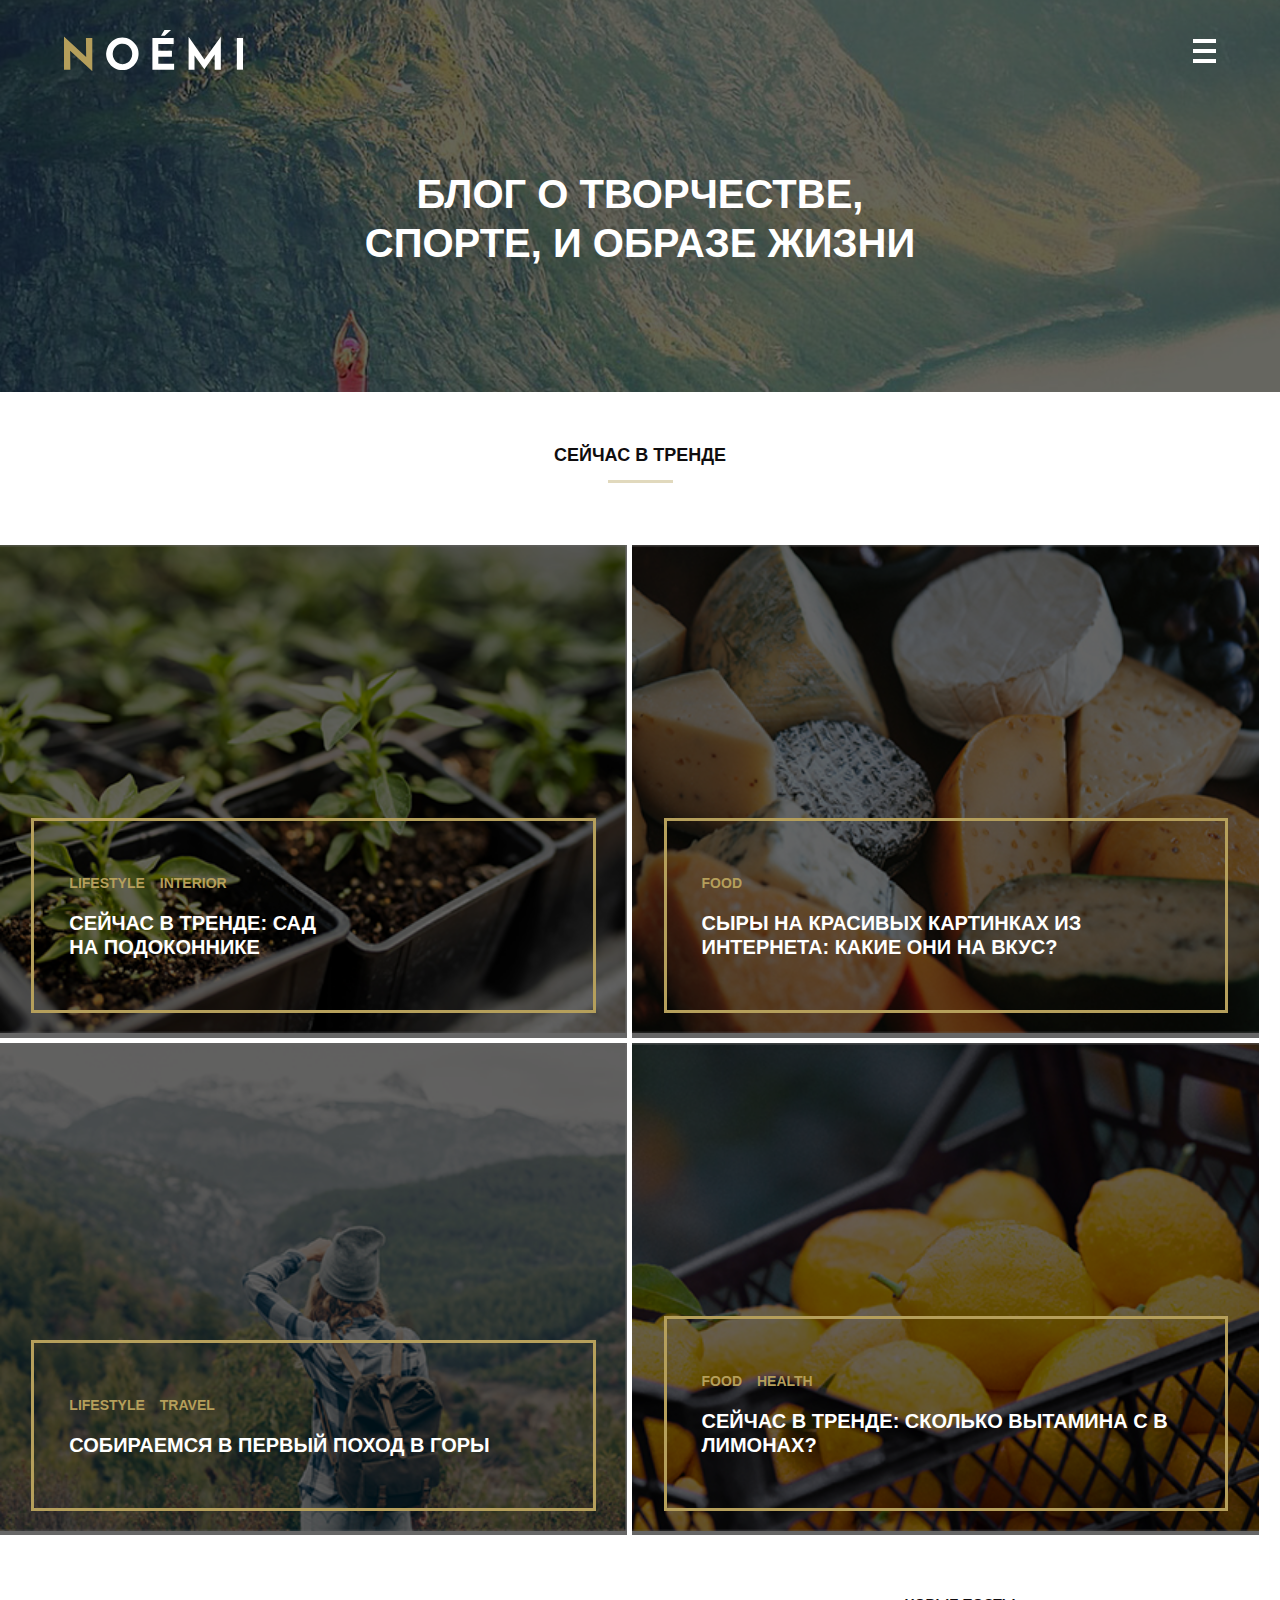
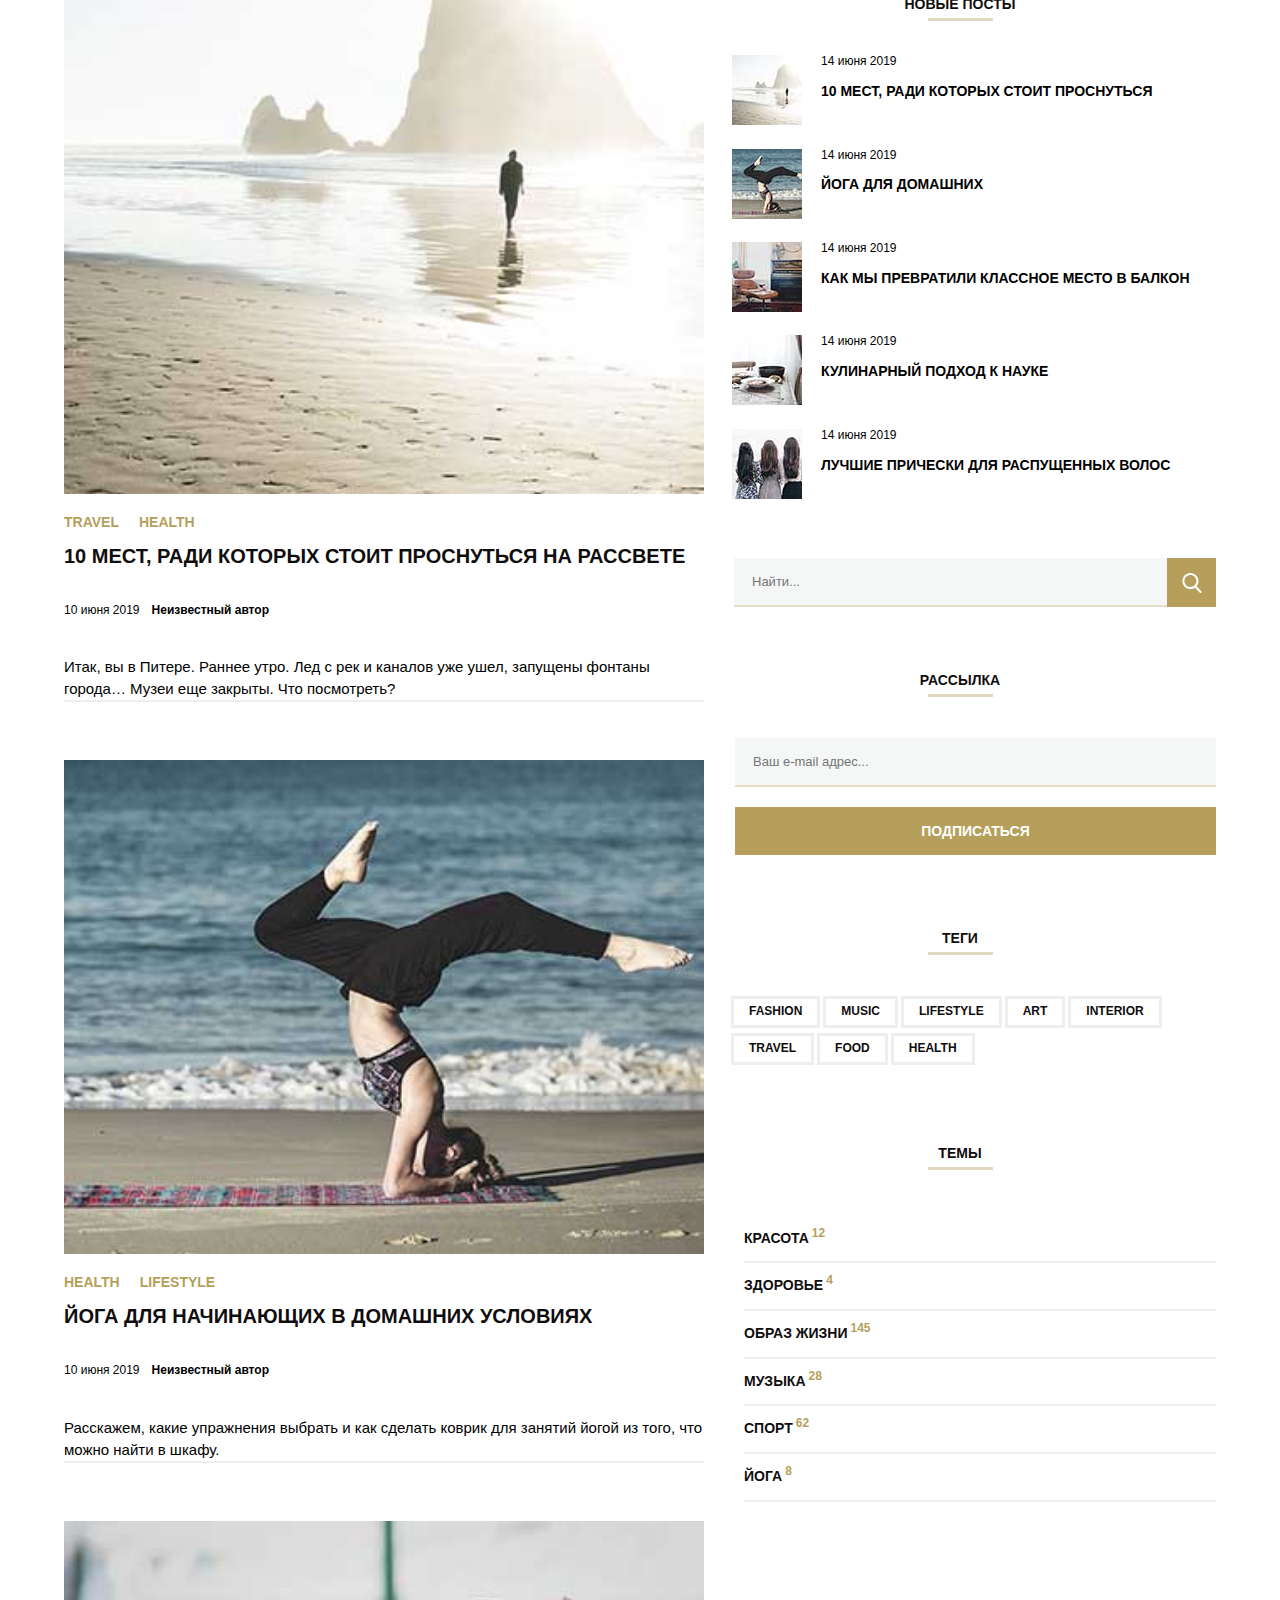
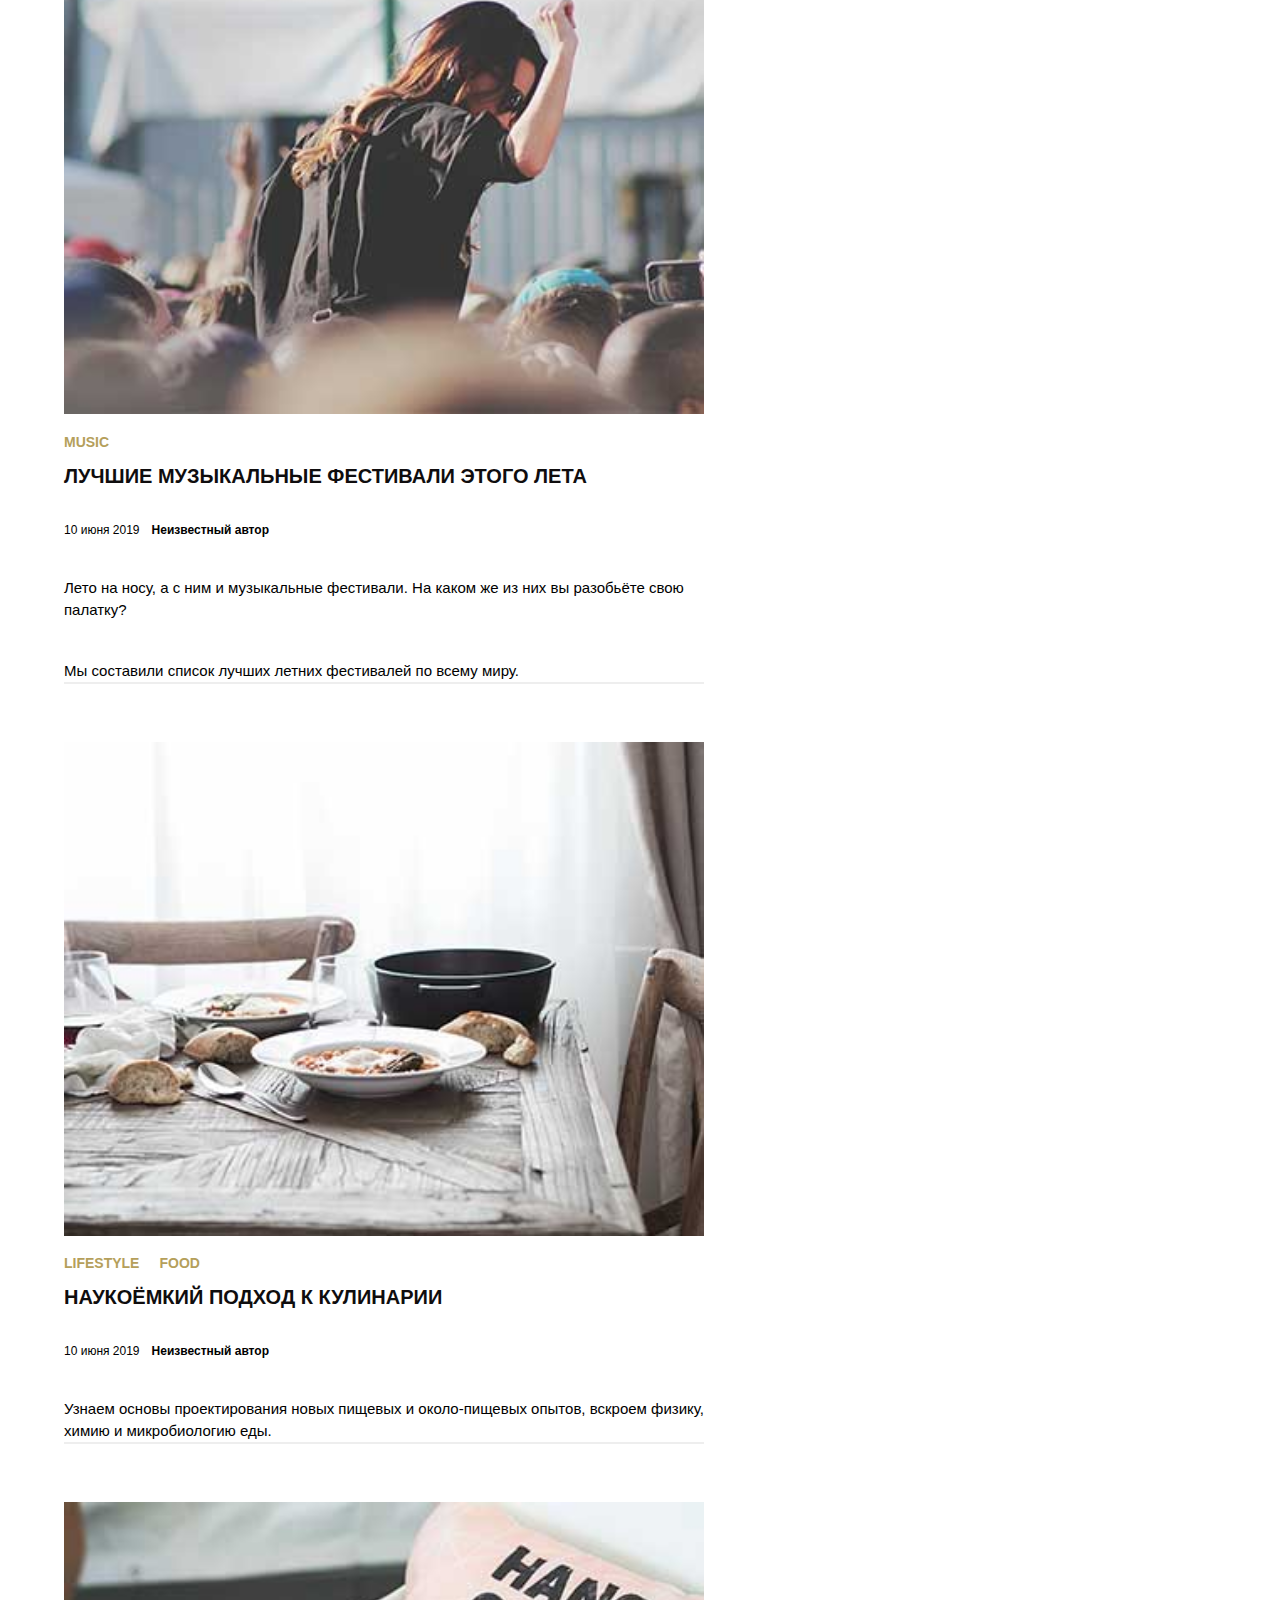
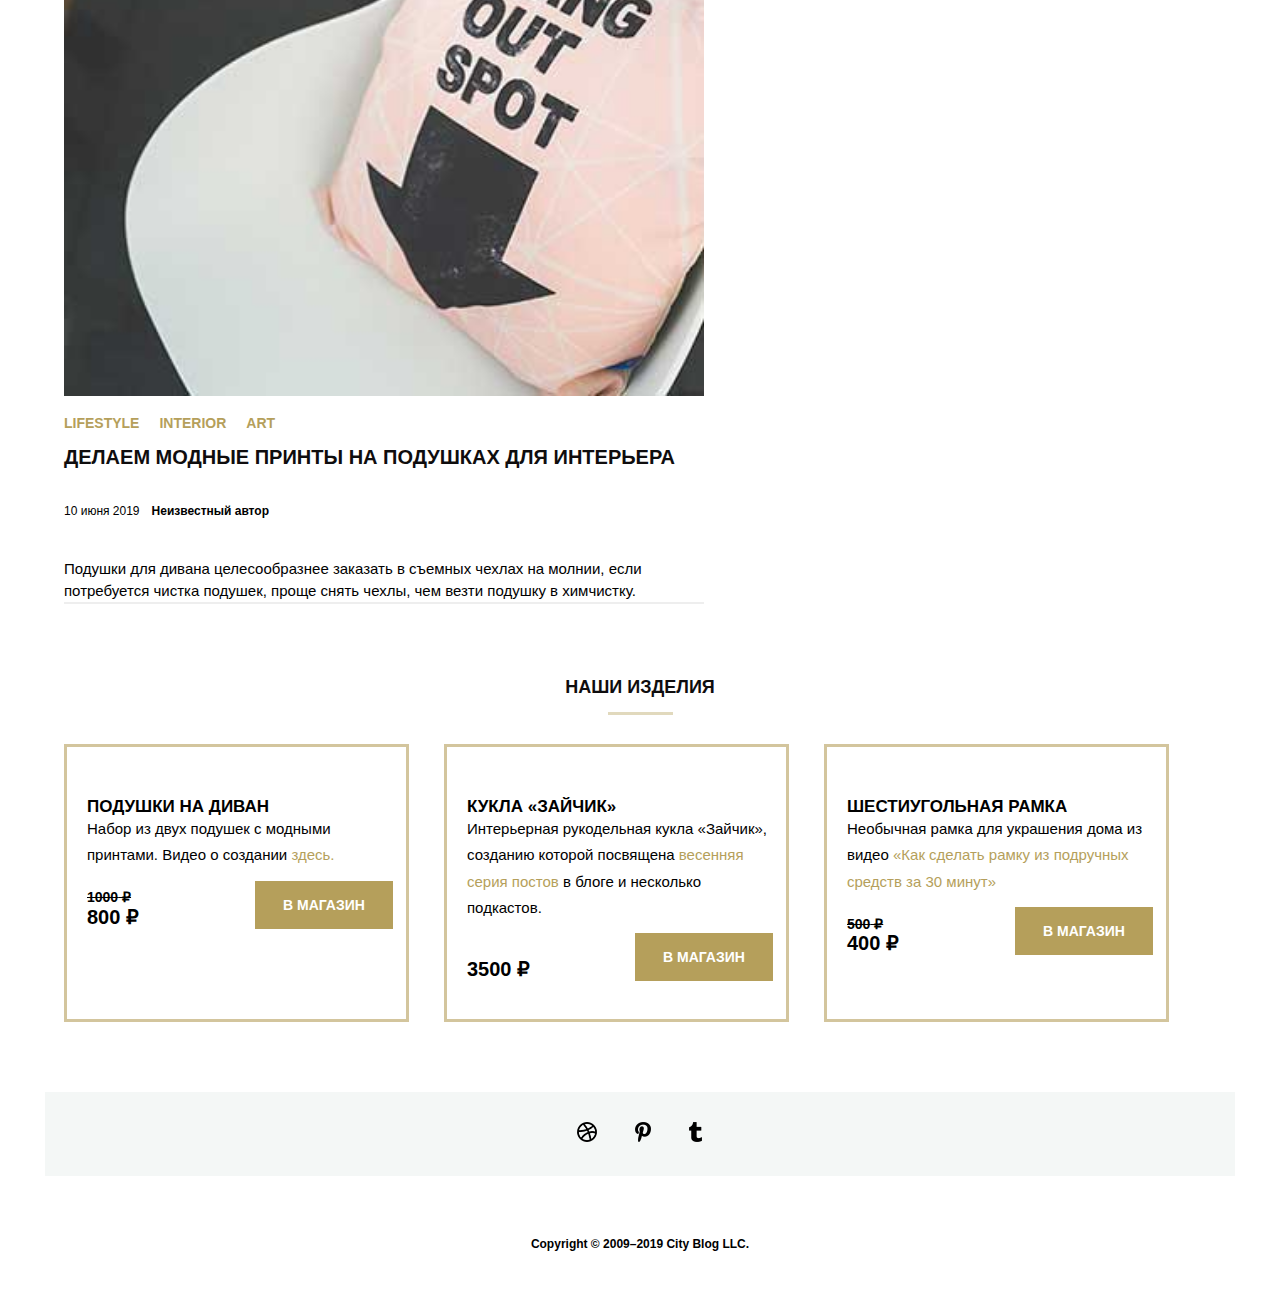
==== commit e9ed4cf7: "mobile adaptation correction" ====
--- a/index.html
+++ b/index.html
@@ -39,7 +39,7 @@
 </header>
 
 <section class="trends">
-        <h2 class="title-h2">Сейчас в тренде</h2>
+        <h2 class="title-h2 underline">Сейчас в тренде</h2>
     <div class="trends-articles">
     <article class="trend">
         <div class="trend-picture">
@@ -221,11 +221,11 @@
         </article>
     </main>
     <aside class="sidebar">
-        <section class="latest-posts">
+        <div class="latest-posts">
             <div class="sidebar-title">
-                <h4 class="title-h4">Новые посты</h4>
+                <h4 class="title-h4 underline">Новые посты</h4>
             </div>                
-            <section class="post-list">
+            <div class="post-list">
                 <article class="latest-post">
                     <div class="latest-post__picture">
                         <img src="img/2.jpg" alt="2">
@@ -271,17 +271,17 @@
                         <div class="latest-post__title">лучшие прически для распущенных волос</div>
                     </div>
                 </article>
-            </section>     
-        </section>                                
+            </div>     
+        </div>                                
         <form class="search">
             <label class="search-group">
             <input type="text" placeholder="Найти..." required>
             </label> 
             <button class="search-button" type="submit"></button>
         </form>
-        <section class="subscribe"> 
+        <div class="subscribe"> 
             <div class="sidebar-title">               
-                <h4 class="title-h4">Рассылка</h4>
+                <h4 class="title-h4 underline">Рассылка</h4>
             </div>       
             <form class="subscribe-form">
                 <label class="subscribe-group">
@@ -289,10 +289,10 @@
                 </label> 
                 <button class="subscribe-button" type="submit">Подписаться</button>
             </form>
-        </section>
-        <section class="tags-list">
+        </div>
+        <div class="tags-list">
             <div class="sidebar-title">
-                <h4 class="title-h4">Теги</h4>                
+                <h4 class="title-h4 underline">Теги</h4>                
             </div>            
             <div class="tags">
                 <ul>
@@ -306,11 +306,11 @@
                     <li><a href="#!">health</a></li> 
                 </ul>               
             </div>
-        </section>
-
-        <section class="categories-list">            
+        </div>
+
+        <div class="categories-list">            
             <div class="sidebar-title">
-                <h4 class="title-h4">Темы</h4>                
+                <h4 class="title-h4 underline">Темы</h4>                
             </div> 
             <div class="categories">
                 <ul>
@@ -322,84 +322,84 @@
                     <li><a href="#!">Йога<sup class="category-quantity-index">8</sup></a></li>
                 </ul>
             </div>
-        </section>
+        </div>
     </aside>
 </div>
 
-<section class="shop">           
-        <h2 class="title-h2">Наши изделия</h2>         
-    <div class="shop-table">
-        <div class="shop-articles">
-            <article class="shop-item">            
-                <div class="shop-item__picture">
-                    <img class="desktop-img" src="img/shop-item-desk1.jpg" alt="shop-item-desk1">
-                    <img class="tablet-img" src="img/shop-item-tablet1.jpg" alt="shop-item-tablet1">
-                    <img class="mobile-img" src="img/shop-item-mobile1.jpg" alt="shop-item-mobile1">
-                </div>
-                <div class="shop-item__content">                
-                    <h3 class="shop-item__title">
-                        Подушки на диван
-                    </h3>
-                    <p class="shop-item__text">Набор из двух подушек с модными принтами. Видео о создании <a href="#!">здесь.</a></p>
-                    <div class="shop-item__prices">
-                        <div class="shop-item__price">
-                            <div class="price-old">1000</div>
-                            <div class="price-new">800</div>
-                        </div>
-                        <div class="shop-item__link">
-                            <a href="#!">В магазин</a>
-                        </div>
-                    </div> 
-                </div>          
-            </article>
-            <article class="shop-item">            
-                <div class="shop-item__picture">
-                    <img class="desktop-img" src="img/shop-item-desk2.jpg" alt="shop-item-desk2">
-                    <img class="tablet-img" src="img/shop-item-tablet2.jpg" alt="shop-item-tablet2">
-                    <img class="mobile-img" src="img/shop-item-mobile2.jpg" alt="shop-item-mobile2">
-                </div>
-                <div class="shop-item__content">
-                    <h3 class="shop-item__title">
-                        Кукла «Зайчик»
-                    </h3>
-                    <p class="shop-item__text"> Интерьерная рукодельная кукла «Зайчик», созданию которой посвящена <a href="#!">весенняя серия постов</a> в блоге и несколько подкастов.</p>
-                    <div class="shop-item__prices">
-                        <div class="shop-item__price">                        
-                            <div class="price-new">3500</div>
-                        </div>
-                        <div class="shop-item__link">
-                            <a href="#!">В магазин</a>
-                        </div>
-                    </div> 
-                </div>          
-            </article>
-            <article class="shop-item">            
-                <div class="shop-item__picture">
-                    <img class="desktop-img" src="img/shop-item-desk3.jpg" alt="shop-item-desk3">
-                    <img class="tablet-img" src="img/shop-item-tablet3.jpg" alt="shop-item-tablet3">
-                    <img class="mobile-img" src="img/shop-item-mobile3.jpg" alt="shop-item-mobile3">
-                </div>
-                <div class="shop-item__content">
-                    <h3 class="shop-item__title">
-                        Шестиугольная рамка
-                    </h3>
-                    <p class="shop-item__text">Необычная рамка для украшения дома из видео <a class="shop-item-text-link" href="#!">«Как сделать рамку из подручных средств за 30 минут»</a></p>
-                    <div class="shop-item__prices">
-                        <div class="shop-item__price">
-                            <div class="price-old">500</div>
-                            <div class="price-new">400</div>
-                        </div>
-                        <div class="shop-item__link">
-                            <a href="#!">В магазин</a>
-                        </div>
-                    </div> 
-                </div>          
-            </article>
-        </div>
-    </div>        
+<section class="shop">
+    <div>
+        <h2 class="title-h2 underline">Наши изделия</h2>
+    </div>    
+    <div class="shop-articles">
+        <article class="shop-item">            
+            <div class="shop-item__picture">
+                <img class="desktop-img" src="img/shop-item-desk1.jpg" alt="shop-item-desk1">
+                <img class="tablet-img" src="img/shop-item-tablet1.jpg" alt="shop-item-tablet1">
+                <img class="mobile-img" src="img/shop-item-mobile1.jpg" alt="shop-item-mobile1">
+            </div>
+            <div class="shop-item__content">                
+                <h3 class="shop-item__title">
+                    Подушки на диван
+                </h3>
+                <p class="shop-item__text">Набор из двух подушек с модными принтами. Видео о создании <a href="#!">здесь.</a></p>
+                <div class="shop-item__prices">
+                    <div class="shop-item__price">
+                        <div class="price-old">1000</div>
+                        <div class="price-new">800</div>
+                    </div>
+                    <div class="shop-item__link">
+                        <a href="#!">В магазин</a>
+                    </div>
+                </div> 
+            </div>          
+        </article>
+        <article class="shop-item">            
+            <div class="shop-item__picture">
+                <img class="desktop-img" src="img/shop-item-desk2.jpg" alt="shop-item-desk2">
+                <img class="tablet-img" src="img/shop-item-tablet2.jpg" alt="shop-item-tablet2">
+                <img class="mobile-img" src="img/shop-item-mobile2.jpg" alt="shop-item-mobile2">
+            </div>
+            <div class="shop-item__content">
+                <h3 class="shop-item__title">
+                    Кукла «Зайчик»
+                </h3>
+                <p class="shop-item__text"> Интерьерная рукодельная кукла «Зайчик», созданию которой посвящена <a href="#!">весенняя серия постов</a> в блоге и несколько подкастов.</p>
+                <div class="shop-item__prices">
+                    <div class="shop-item__price">                        
+                        <div class="price-new">3500</div>
+                    </div>
+                    <div class="shop-item__link">
+                        <a href="#!">В магазин</a>
+                    </div>
+                </div> 
+            </div>          
+        </article>
+        <article class="shop-item">            
+            <div class="shop-item__picture">
+                <img class="desktop-img" src="img/shop-item-desk3.jpg" alt="shop-item-desk3">
+                <img class="tablet-img" src="img/shop-item-tablet3.jpg" alt="shop-item-tablet3">
+                <img class="mobile-img" src="img/shop-item-mobile3.jpg" alt="shop-item-mobile3">
+            </div>
+            <div class="shop-item__content">
+                <h3 class="shop-item__title">
+                    Шестиугольная рамка
+                </h3>
+                <p class="shop-item__text">Необычная рамка для украшения дома из видео <a class="shop-item-text-link" href="#!">«Как сделать рамку из подручных средств за 30 минут»</a></p>
+                <div class="shop-item__prices">
+                    <div class="shop-item__price">
+                        <div class="price-old">500</div>
+                        <div class="price-new">400</div>
+                    </div>
+                    <div class="shop-item__link">
+                        <a href="#!">В магазин</a>
+                    </div>
+                </div> 
+            </div>          
+        </article>
+    </div>            
 </section>
 
-<section class="main-footer">
+<div class="main-footer">
     <div class="footer">
         <ul>
             <li><a href="#!"> <img src="svg/001-dribbble.png" alt="dribbble-logo"></a></li>
@@ -409,7 +409,7 @@
 
     </div>
     <div class="footer-copyrights">Copyright © 2009–2019 City Blog LLC.</div>  
-</section>
+</div>
  <!-- <div class="popup-black">
         <div class="popup">
             <a class="popup-close" href="#!"></a>
--- a/css/style.css
+++ b/css/style.css
@@ -47,17 +47,6 @@
   margin: 0 auto; 
 }
 
-.title-h2::after {
-  content: "";
-  display: block;  
-  width: 65px;
-  height: 3px;
-  background-color: #e1d9bd;
-  position: absolute;
-  left: 48%;
-  bottom: 10%;   
-}
-
 .title-h4 {
   font-size: 14px;
   color: #0f0d0e;
@@ -67,15 +56,13 @@
   text-transform: uppercase;
 }
 
-.title-h4::after {
+.underline:after {
   content: "";
   display: block;  
   width: 65px;
   height: 3px;
-  background-color: #e1d9bd;
-  position: absolute;
-  right: 40%;
-  bottom: -207%; 
+  margin: 10px auto 20px auto;
+  background-color: #e1d9bd;  
 }
 
 
@@ -221,11 +208,10 @@
 
 .trends-articles {
   width: 100vw;   
-  margin-top: 28px; 
+  margin: 28px 0 65px 0; 
   display: flex;
   align-items: flex-start;  
-  flex-wrap: wrap;
-  justify-content: space-between;
+  flex-wrap: wrap;  
   column-gap: 5px;        
 }
 
@@ -305,12 +291,11 @@
 /* CONTENT */
 
 .content {
-  max-width: 1200px;
-  margin: 0 auto;
-  padding: 73px 15px 64px 15px;
+  max-width: 100%;
+  margin: 0 auto;  
   display: flex;  
   flex-wrap: wrap;
-  justify-content: space-between;
+  justify-content: center;
 }
 
 .postlist {
@@ -454,7 +439,7 @@
 }
 
 .search {
-  width: 270px;
+  max-width: 100%;
   margin-top: 55px;
   margin-left: 30px;
   box-sizing: border-box;
@@ -462,13 +447,17 @@
   position: relative;  
 } 
 
+.search-group {
+  min-width: 100vw;
+}
+
 input, button {
   border: none;
   outline: none;  
 }
 
 input {
-  width: 270px;
+  width: 100%;
   height: 49px;
   box-sizing: border-box;
   background: #f4f7f6;
@@ -499,20 +488,21 @@
   outline-style: solid;
 }
 
-.subscribe {  
+.subscribe {
+    
   margin-top: 69px;
   font-size: 13px;
 }
 
 .subscribe-form {
-  width: 270px;
+  max-width: 100%;
   margin: 41px 0 79px 31px;  
   box-sizing: border-box;
   font-size: 13px;  
 }
 
 .subscribe-button {
-  width: 270px;
+  width: 100%;
   height: 48px;
   margin-top: 20px;
   font-size: 14px;
@@ -596,13 +586,15 @@
   padding: 70px 0;
 }
 
+
 .shop-articles {
-  max-width: 1200px;
-  margin: 0 auto;
-  padding: 0 15px;
-  display: flex;  
+  max-width: 100%;
+  margin: 0 auto;  
+  display: flex;
   flex-wrap: wrap;
-  justify-content: space-between;  
+  align-content: flex-start;
+  justify-content: center;  
+  column-gap: 35px;
 }
 
 .shop-item {
@@ -706,7 +698,7 @@
 /* Footer */
 
 .main-footer {
-  max-width: 1200px;   
+  max-width: 1170px;   
   margin: 0 auto;
   padding-bottom: 44px;  
 }
@@ -895,11 +887,4 @@
 
 .popup-close:hover {
   background-color: transparent;
-}
-
-/*@media (min-width: 1024px) and (max-width: 1600px) {
-
-  .trends {
-    width: 100%;
-  }
-} */+}--- a/css/media.css
+++ b/css/media.css
@@ -1,10 +1,3 @@
-/*.header,
-.trends,
-.content
-/*.shop,
-.main-footer  {
-    display: none;
-}*/
 @media (min-width: 1280px) {
     .tablet-img {
         display: none;
@@ -80,8 +73,7 @@
      /* CONTENT */
 
     .content {
-        width: 90%;        
-        padding: 50px 32px 0 35px;
+        max-width: 100vw;     
     }
 
     .post {
@@ -89,7 +81,7 @@
     }
 
     .postlist {
-        width: 49%;
+        max-width: 50%;
     }
 
     .post-picture {
@@ -109,6 +101,10 @@
         margin-bottom: 15px;
     }
 
+    .sidebar {
+        max-width: 40%;
+    }
+
     /* SHOP */
 
     .desktop-img {
@@ -119,13 +115,12 @@
         display: none;
     }
 
-    .shop-item {
-        width: 49%;
-    }
-
-    .shop-item__picture {        
-        right: -5%;        
-    }    
+    .shop-articles {
+        max-width: 90%;
+        justify-content: flex-start;
+    }
+
+
 
     .shop-item__title {
         font-size: 17px;
@@ -133,8 +128,8 @@
 
     /* FOOTER */
 
-    .footer {
-        width: 100%;
+    .main-footer {
+        max-width: 93%;
     }
 
     .footer-item {
@@ -240,13 +235,12 @@
     /* CONTENT */
 
     .content {
-        width: 90%;        
-        padding: 0;
+        width: 100vw;       
     }
 
     .postlist {
-        width: 49%;
-        margin-bottom: 18px;
+        max-width: 90%;
+        margin-bottom: 45px;
     }
 
     .post {
@@ -263,7 +257,6 @@
 
     .post-frame {
         margin-left: 0;        
-        padding-bottom: 20px;
         border-bottom: 2px solid #eeeeee;
     }
 
@@ -282,83 +275,48 @@
     .post-text {
         font-size: 14px;
         padding-bottom: 23px;
-      }
+    }
 
     .sidebar {
-        width: 90vw;
-        padding-left: 0;
+        max-width: 100vw;
     }
 
     .sidebar-title {
         margin: 0 auto;
     }
 
-    .latest-posts {
-        width: 90vw;
-    }
-
-    .title-h3 {
-        font-size: 16px;
-        line-height: 1.82;
-        margin: 0 auto; 
-                  
-    }
-
-    .title-h3::after {
-        right: 45%;
-        bottom: 0%; 
-      }
-
     .post-list {
-        padding: 25px 0 0 0;
+        padding-top: 25px;
+        margin: 0;
     }
 
     .search {
-        width: 90vw;
-        margin-left: 0;        
-    }
-
-    .search-group {
-        width: 90vw;
-    }
-
+        margin-left: 0;
+    }
 
     .subscribe {
-        width: 90vw;
-        padding-top: 44px;
+        margin-top: 45px;
     }
 
     .subscribe-form {
-        width: 90vw;
-        margin: 20px 0 10px 0;
-    }
-
-    .subscribe-button {
-        width: 90vw;
+        margin: 0;
     }
 
     .tags-list {
-        width: 90vw;
-        margin-bottom: 42px;
-    }
-
-    .tags {
-        padding: 20px 0 0 0;
-        display: flex;
-        flex-wrap: wrap;
-        justify-content: space-between;
-    }
-
-    .tags-item {
-        padding: 6px 13px;
-    }
-
-    .categories-list {
-        width: 90vw;        
+        margin: 42px 0;
+    }
+
+    .tags {   
+        margin: 0;       
+    }
+
+    .tags a {        
+        margin: 0;
     }
 
     .categories {
-        padding: 25px 0 0 0;
+        padding: 0;
+        margin: 0;
     }
 
     /* SHOP */
@@ -372,8 +330,8 @@
     }
 
     .shop {
-        margin-bottom: 42px;
-    }
+        margin: 42px 0;
+        padding: 0;    }
 
     .shop-item {
         width: 100%;
@@ -385,18 +343,11 @@
         font-size: 17px;
     }
 
-    .shop-item__picture {        
-        right: -4%;        
-    }
-
     /* FOOTER */
 
-    .main-footer {
-        padding: 0;
-    }
     .footer {
-        width: 100%;
-        padding: 0 15px;
+        width: 90%;
+        margin: 0 auto;
     }
 
     .footer-item {
@@ -404,8 +355,8 @@
         height: 20px;
     }
 
-    .copyrights {
-        margin-bottom: 37px;
+    .footer-copyrights {
+        margin: 50px 0;
     }
 
     /* POPUP */
